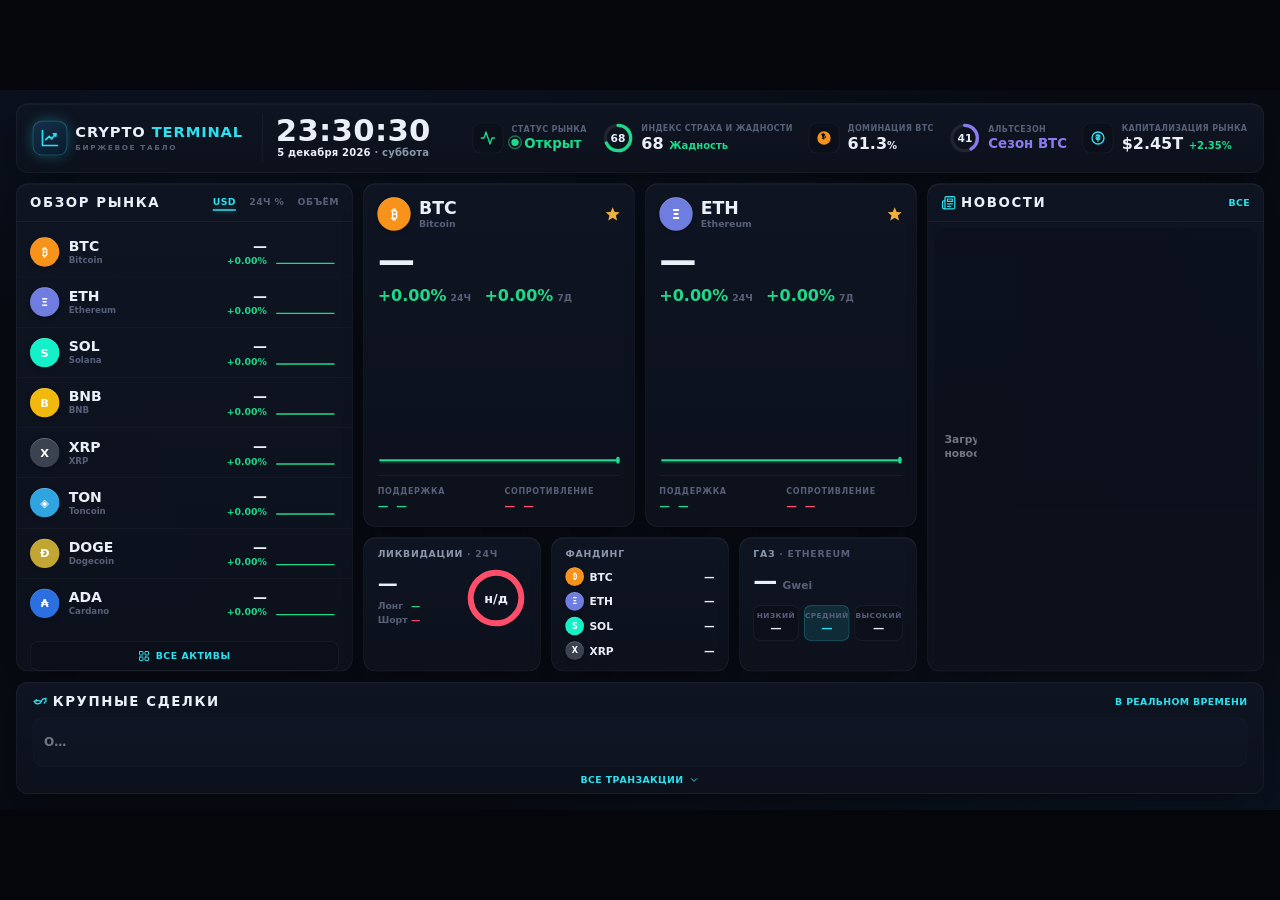
==== app/src/main/assets/web/index.html @ 9e6db817 "Add files via upload" ====
<!DOCTYPE html>
<html lang="ru">
<head>
<meta charset="UTF-8">
<meta name="viewport" content="width=device-width, initial-scale=1.0, user-scalable=no, viewport-fit=cover">
<meta name="color-scheme" content="dark">
<meta http-equiv="Cache-Control" content="no-store">
<title>Crypto TV Terminal</title>
<link rel="stylesheet" href="terminal.css">
</head>
<body>
<div id="viewport">
  <div id="stage" data-screen-label="Crypto TV Terminal">

    <!-- ============ HEADER ============ -->
    <header id="header">
      <div class="hdr-cell brand">
        <div class="brand-mark">
          <svg viewBox="0 0 24 24" fill="none" stroke="currentColor" stroke-width="2" stroke-linecap="round" stroke-linejoin="round"><path d="M3 3v18h18"/><path d="m7 14 4-4 3 3 5-6"/><path d="M19 7h-3"/><path d="M19 7v3"/></svg>
        </div>
        <div class="brand-name">
          <div class="l1">CRYPTO <b>TERMINAL</b></div>
          <div class="l2">Биржевое табло</div>
        </div>
      </div>

      <div class="hdr-divider"></div>

      <div class="hdr-cell clock">
        <div class="clock-time num"><span id="clock-hms">10:24:00</span></div>
        <div class="clock-date" id="clock-date"><b>24 мая 2025</b> · суббота</div>
      </div>

      <div class="hdr-stats">
        <div class="stat">
          <div class="stat-ic">
            <svg viewBox="0 0 24 24" fill="none" stroke="#1FD98A" stroke-width="2" stroke-linecap="round" stroke-linejoin="round"><path d="M22 12h-4l-3 9L9 3l-3 9H2"/></svg>
          </div>
          <div class="stat-body">
            <div class="stat-label">Статус рынка</div>
            <div class="market-status">
              <span class="pulse-dot" style="background:var(--up);color:var(--up)"></span>
              <span class="stat-value" style="font-size:20px;color:var(--up)">Открыт</span>
            </div>
          </div>
        </div>

        <div class="stat">
          <div class="gauge" id="fg-gauge">
            <svg width="46" height="46" viewBox="0 0 46 46">
              <circle cx="23" cy="23" r="19" fill="none" stroke="rgba(255,255,255,.08)" stroke-width="5"/>
              <circle id="fg-arc" cx="23" cy="23" r="19" fill="none" stroke="#1FD98A" stroke-width="5" stroke-linecap="round" stroke-dasharray="119.4" stroke-dashoffset="38"/>
            </svg>
            <div class="gauge-num" id="fg-num">68</div>
          </div>
          <div class="stat-body">
            <div class="stat-label">Индекс страха и жадности</div>
            <div class="stat-value"><span id="fg-val">68</span> <small style="color:var(--up)" id="fg-word">Жадность</small></div>
          </div>
        </div>

        <div class="stat">
          <div class="stat-ic">
            <svg viewBox="0 0 24 24" fill="#F7931A"><path d="M12 2a10 10 0 1 0 0 20 10 10 0 0 0 0-20Zm3.2 8.6c-.2 1.1-.9 1.5-1.9 1.6l.4 1.5-1 .3-.4-1.5-.8.2.4 1.5-1 .3-.4-1.5-1.6.4-.3-1.2.7-.2c.3-.1.4-.2.4-.5l-.9-3.5c-.1-.2-.2-.4-.5-.4l-.7.2-.3-1.1 1.6-.4-.4-1.5 1-.3.4 1.5.8-.2-.4-1.5 1-.3.4 1.5c1 0 1.9.1 2.2 1.1.2.8-.1 1.2-.6 1.5.6.2.9.6.8 1.4Zm-1.9-1.4c-.1-.6-1.1-.4-1.4-.3l.3 1.3c.4-.1 1.3-.2 1.1-1Zm.2 2.4c-.2-.7-1.3-.4-1.7-.3l.4 1.4c.4-.1 1.5-.2 1.3-1.1Z"/></svg>
          </div>
          <div class="stat-body">
            <div class="stat-label">Доминация BTC</div>
            <div class="stat-value num" id="dom-val">61.3<small>%</small></div>
          </div>
        </div>

        <div class="stat">
          <div class="gauge" id="alt-gauge">
            <svg width="46" height="46" viewBox="0 0 46 46">
              <circle cx="23" cy="23" r="19" fill="none" stroke="rgba(255,255,255,.08)" stroke-width="5"/>
              <circle id="alt-arc" cx="23" cy="23" r="19" fill="none" stroke="#8C7BF0" stroke-width="5" stroke-linecap="round" stroke-dasharray="119.4" stroke-dashoffset="70"/>
            </svg>
            <div class="gauge-num" id="alt-num">41</div>
          </div>
          <div class="stat-body">
            <div class="stat-label">Альтсезон</div>
            <div class="stat-value" style="font-size:20px;color:var(--violet)">Сезон BTC</div>
          </div>
        </div>

        <div class="stat">
          <div class="stat-ic">
            <svg viewBox="0 0 24 24" fill="none" stroke="#2BE3F0" stroke-width="2" stroke-linecap="round" stroke-linejoin="round"><circle cx="12" cy="12" r="9"/><path d="M12 7v10M9 9.5c0-1.1 1.3-2 3-2s3 .9 3 2-1.3 1.5-3 1.5-3 .4-3 1.5 1.3 2 3 2 3-.9 3-2"/></svg>
          </div>
          <div class="stat-body">
            <div class="stat-label">Капитализация рынка</div>
            <div class="stat-value num">$<span id="cap-val">2.45</span>T <small class="up" id="cap-chg">+2.35%</small></div>
          </div>
        </div>
      </div>
    </header>

    <!-- ============ MAIN ============ -->
    <div id="main">

      <!-- LEFT — watchlist -->
      <div class="col">
        <section class="panel" id="watchlist">
          <div class="panel-head">
            <div class="panel-title">Обзор рынка</div>
            <div class="wl-tabs">
              <span class="wl-tab active">USD</span>
              <span class="wl-tab">24Ч %</span>
              <span class="wl-tab">Объём</span>
            </div>
          </div>
          <div class="wl-rows" id="wl-rows"></div>
          <div class="wl-foot">
            <button class="btn-ghost">
              <svg viewBox="0 0 24 24" fill="none" stroke="currentColor" stroke-width="2" stroke-linecap="round" stroke-linejoin="round"><rect x="3" y="3" width="7" height="7" rx="1"/><rect x="14" y="3" width="7" height="7" rx="1"/><rect x="3" y="14" width="7" height="7" rx="1"/><rect x="14" y="14" width="7" height="7" rx="1"/></svg>
              Все активы
            </button>
          </div>
        </section>
      </div>

      <!-- CENTER — hero + indicators -->
      <div class="center-col">
        <div class="hero-row" id="hero-row"></div>

        <div class="ind-row">
          <!-- Liquidations -->
          <section class="panel ind">
            <div class="ind-head">
              <div class="ind-title">Ликвидации <b>· 24Ч</b></div>
            </div>
            <div class="liq-body">
              <div>
                <div class="liq-total num">$285.47M</div>
                <div class="liq-legend">
                  <div class="liq-leg"><span class="k">Лонг</span> <span class="up num">$195.21M</span></div>
                  <div class="liq-leg"><span class="k">Шорт</span> <span class="down num">$90.26M</span></div>
                </div>
              </div>
              <div class="liq-ring">
                <svg width="92" height="92" viewBox="0 0 92 92">
                  <circle cx="46" cy="46" r="38" fill="none" stroke="var(--down)" stroke-width="9"/>
                  <circle cx="46" cy="46" r="38" fill="none" stroke="var(--up)" stroke-width="9" stroke-linecap="round" stroke-dasharray="238.8" stroke-dashoffset="76.4"/>
                </svg>
                <div class="lbl num">68%</div>
              </div>
            </div>
          </section>

          <!-- Funding -->
          <section class="panel ind">
            <div class="ind-head"><div class="ind-title">Фандинг</div></div>
            <div class="fund-list" id="fund-list"></div>
          </section>

          <!-- Gas -->
          <section class="panel ind">
            <div class="ind-head"><div class="ind-title">Газ <b>· Ethereum</b></div></div>
            <div class="gas-main">
              <span class="gas-val num" id="gas-val">18</span>
              <span class="gas-unit">Gwei</span>
              <span class="gas-usd num">$0.62</span>
            </div>
            <div class="gas-tiers">
              <div class="gas-tier"><div class="gt">Низкий</div><div class="gv num">12</div></div>
              <div class="gas-tier mid"><div class="gt">Средний</div><div class="gv num" id="gas-avg">18</div></div>
              <div class="gas-tier"><div class="gt">Высокий</div><div class="gv num">26</div></div>
            </div>
          </section>
        </div>
      </div>

      <!-- RIGHT — news -->
      <div class="col">
        <section class="panel" id="news">
          <div class="panel-head">
            <div class="panel-title">
              <span class="dot-ic"><svg viewBox="0 0 24 24" fill="none" stroke="currentColor" stroke-width="2" stroke-linecap="round" stroke-linejoin="round"><path d="M4 22h16a2 2 0 0 0 2-2V4a2 2 0 0 0-2-2H8a2 2 0 0 0-2 2v16a2 2 0 0 1-2 2Zm0 0a2 2 0 0 1-2-2v-9c0-1.1.9-2 2-2h2"/><path d="M18 14h-8M15 18h-5M10 6h8v4h-8z"/></svg></span>
              Новости
            </div>
            <span class="news-link">Все</span>
          </div>
          <div class="news-list" id="news-list"></div>
        </section>
      </div>
    </div>

    <!-- ============ WHALE TICKER ============ -->
    <section class="panel" id="whale">
      <div class="whale-head">
        <div class="panel-title">
          <span class="dot-ic"><svg viewBox="0 0 24 24" fill="none" stroke="currentColor" stroke-width="2" stroke-linecap="round" stroke-linejoin="round"><path d="M2 12c2 0 3-1.5 5-1.5S14 12 14 12s-1 4-6 4a5 5 0 0 1-5-4Z"/><path d="M14 12c1-3 4-5 8-5-1 2-1 3 0 5-2 .5-3 1.5-3 3"/><path d="M6 11.5V9"/></svg></span>
          Крупные сделки
        </div>
        <span class="news-link">в реальном времени</span>
      </div>
      <div class="whale-strip" id="whale-strip"></div>
      <div class="whale-foot">
        Все транзакции
        <svg viewBox="0 0 24 24" fill="none" stroke="currentColor" stroke-width="2" stroke-linecap="round" stroke-linejoin="round"><path d="m6 9 6 6 6-6"/></svg>
      </div>
    </section>

  </div>
</div>

<script src="config.js"></script>
<script src="data.js"></script>
<script src="api.js"></script>
<script src="terminal.js"></script>
</body>
</html>
---- app/src/main/assets/web/terminal.css ----
/* =========================================================
   Crypto TV Terminal — dark theme
   Borrows Woai's Manrope type, 4pt grid & soft easing,
   re-skinned for a 2–4m TV viewing distance.
   ========================================================= */

/* --- Шрифт -------------------------------------------------------------
   Прототип использовал Manrope с Google Fonts. На телевизоре сеть может
   отсутствовать, поэтому удалённый @import убран: всё работает офлайн.
   Чтобы получить точный Manrope, положите файл шрифта в assets/web/fonts/
   (напр. Manrope-Variable.woff2) и раскомментируйте блок ниже — он подхватится
   автоматически. Без него используется системный фолбэк (Roboto на Android TV),
   который рендерит это табло чисто. См. README → «Шрифт».
   ----------------------------------------------------------------------- */
/*
@font-face {
  font-family: 'Manrope';
  font-style: normal;
  font-weight: 400 800;
  font-display: swap;
  src: url('fonts/Manrope-Variable.woff2') format('woff2');
}
*/

:root {
  /* ---- Surfaces (deep navy-black) ---- */
  --stage-bg:   #04060B;
  --bg:         #070A11;
  --panel:      #0C111C;
  --panel-2:    #0E1421;
  --card:       #121A2A;
  --inset:      #0A0F19;
  --inset-2:    #0D1421;

  /* ---- Hairlines & edges ---- */
  --line:       rgba(255,255,255,.065);
  --line-2:     rgba(255,255,255,.04);
  --top-glow:   rgba(255,255,255,.05);

  /* ---- Ink ---- */
  --ink-1:      #EAEFF8;
  --ink-2:      #8C96AC;
  --ink-3:      #586079;
  --ink-4:      #3A4255;

  /* ---- Market semantics ---- */
  --up:         #1FD98A;
  --up-2:       #14B877;
  --up-glow:    rgba(31,217,138,.55);
  --up-fill:    rgba(31,217,138,.16);
  --down:       #FF4D6A;
  --down-2:     #E03657;
  --down-glow:  rgba(255,77,106,.55);
  --down-fill:  rgba(255,77,106,.14);
  --flat:       #8C96AC;

  /* ---- Accent ---- */
  --cyan:       #2BE3F0;
  --cyan-2:     #19B9C7;
  --cyan-glow:  rgba(43,227,240,.45);
  --cyan-dim:   rgba(43,227,240,.12);
  --gold:       #F0B23B;
  --violet:     #8C7BF0;

  /* ---- Asset brand colors ---- */
  --c-btc:  #F7931A;
  --c-eth:  #6F7CE0;
  --c-sol:  #14F0C8;
  --c-bnb:  #F0B90B;
  --c-xrp:  #3B4250;
  --c-ton:  #2FA4E0;
  --c-doge: #C2A633;
  --c-ada:  #2C6FE0;
  --c-avax: #E84142;
  --c-link: #2A5ADA;
  --c-trx:  #E0322E;
  --c-dot:  #E0146C;
  --c-usdc: #2775CA;

  /* ---- Spacing (4pt grid) ---- */
  --sp-1: 2px;  --sp-2: 4px;  --sp-3: 8px;  --sp-4: 12px;
  --sp-5: 16px; --sp-6: 20px; --sp-7: 24px; --sp-8: 32px; --sp-9: 48px;

  /* ---- Radii ---- */
  --r-plate: 12px;
  --r-card:  18px;
  --r-pill:  9999px;

  /* ---- Type ---- */
  --font: 'Manrope', 'Roboto', 'Noto Sans', -apple-system, system-ui, sans-serif;

  /* ---- Motion (Woai soft spring) ---- */
  --ease: cubic-bezier(0.32, 0.72, 0, 1);
}

* { margin: 0; padding: 0; box-sizing: border-box; }

html, body {
  background: var(--stage-bg);
  font-family: var(--font);
  color: var(--ink-1);
  -webkit-font-smoothing: antialiased;
  font-feature-settings: 'tnum' 1, 'ss01' 1;
  overflow: hidden;
  height: 100%;
}

.num { font-variant-numeric: tabular-nums; font-feature-settings: 'tnum' 1; }

/* =========================================================
   Stage scaling — design 1920×1080, letterbox on black
   ========================================================= */
#viewport {
  position: fixed; inset: 0;
  background: var(--stage-bg);
  overflow: hidden;
}
#stage {
  width: 1920px; height: 1080px;
  position: absolute; left: 0; top: 0;
  transform-origin: 0 0;            /* JS sets: translate(x,y) scale(s) — точное вписывание */
  background:
    radial-gradient(120% 80% at 20% -10%, #0B1322 0%, transparent 55%),
    radial-gradient(120% 90% at 95% 110%, #0A1320 0%, transparent 50%),
    var(--bg);
  display: grid;
  grid-template-rows: 104px 1fr 168px;
  gap: var(--sp-5);
  padding: var(--sp-6) var(--sp-7) var(--sp-7);
  overflow: hidden;
}

/* =========================================================
   Panel base
   ========================================================= */
.panel {
  background:
    linear-gradient(180deg, var(--panel-2) 0%, var(--panel) 100%);
  border: 1px solid var(--line);
  border-radius: var(--r-card);
  box-shadow:
    inset 0 1px 0 var(--top-glow),
    0 18px 40px -28px rgba(0,0,0,.9);
  position: relative;
}
.panel-head {
  display: flex; align-items: center; justify-content: space-between;
  padding: var(--sp-5) var(--sp-6);
  border-bottom: 1px solid var(--line);
}
.panel-title {
  font-size: 20px; font-weight: 800; letter-spacing: .12em;
  text-transform: uppercase; color: var(--ink-1);
  display: flex; align-items: center; gap: var(--sp-3);
}
.panel-title .dot-ic { color: var(--cyan); display: flex; }
.panel-title .dot-ic svg { width: 22px; height: 22px; }

/* =========================================================
   HEADER BAR
   ========================================================= */
#header {
  display: flex; align-items: stretch; gap: var(--sp-6);
  background:
    linear-gradient(180deg, var(--panel-2) 0%, var(--panel) 100%);
  border: 1px solid var(--line);
  border-radius: var(--r-card);
  box-shadow: inset 0 1px 0 var(--top-glow), 0 18px 40px -30px rgba(0,0,0,.9);
  padding: 0 var(--sp-7);
}
.hdr-cell { display: flex; align-items: center; }
.hdr-divider { width: 1px; background: var(--line); margin: var(--sp-5) 0; }

/* Brand */
.brand { display: flex; align-items: center; gap: var(--sp-4); padding-right: var(--sp-3); }
.brand-mark {
  width: 52px; height: 52px; border-radius: 14px;
  background: linear-gradient(150deg, #14304a, #0a1a2c);
  border: 1px solid rgba(43,227,240,.4);
  display: flex; align-items: center; justify-content: center;
  box-shadow: 0 0 24px -4px var(--cyan-glow), inset 0 1px 0 rgba(255,255,255,.1);
}
.brand-mark svg { width: 30px; height: 30px; color: var(--cyan); }
.brand-name { line-height: 1; white-space: nowrap; }
.brand-name .l1 { font-size: 22px; font-weight: 800; letter-spacing: .06em; white-space: nowrap; }
.brand-name .l1 b { color: var(--cyan); font-weight: 800; }
.brand-name .l2 {
  font-size: 11px; font-weight: 700; letter-spacing: .22em;
  color: var(--ink-3); margin-top: 6px; text-transform: uppercase; white-space: nowrap;
}

/* Clock */
.clock { display: flex; flex-direction: column; justify-content: center; gap: 3px; }
.clock-time {
  font-size: 46px; font-weight: 800; line-height: .9; letter-spacing: .01em;
  display: flex; align-items: baseline; gap: 8px;
}
.clock-time .sec { font-size: 22px; font-weight: 700; color: var(--cyan); }
.clock-date { font-size: 15px; font-weight: 600; color: var(--ink-2); letter-spacing: .02em; }
.clock-date b { color: var(--ink-1); font-weight: 700; }

/* Stat cells */
.hdr-stats { display: flex; align-items: center; gap: var(--sp-7); margin-left: auto; }
.stat { display: flex; align-items: center; gap: var(--sp-4); }
.stat-ic {
  width: 46px; height: 46px; border-radius: 12px; flex: none;
  display: flex; align-items: center; justify-content: center;
  background: var(--inset); border: 1px solid var(--line);
}
.stat-ic svg { width: 24px; height: 24px; }
.stat-body { line-height: 1.1; }
.stat-label {
  font-size: 12px; font-weight: 700; letter-spacing: .04em;
  color: var(--ink-3); text-transform: uppercase; white-space: nowrap;
}
.stat-value { font-size: 24px; font-weight: 800; margin-top: 3px; white-space: nowrap; }
.stat-value small { font-size: 15px; font-weight: 700; }
.stat-sub { font-size: 13px; font-weight: 700; }

/* Mood gauge ring */
.gauge { position: relative; width: 46px; height: 46px; flex: none; }
.gauge svg { transform: rotate(-90deg); }
.gauge-num {
  position: absolute; inset: 0; display: flex; align-items: center; justify-content: center;
  font-size: 16px; font-weight: 800;
}

.market-status { display: flex; align-items: center; gap: var(--sp-3); }
.pulse-dot { width: 11px; height: 11px; border-radius: 50%; flex: none; position: relative; }
.pulse-dot::after {
  content: ''; position: absolute; inset: -5px; border-radius: 50%;
  border: 2px solid currentColor; opacity: .5;
  animation: ring 2.4s var(--ease) infinite;
}
@keyframes ring { 0%{transform:scale(.6);opacity:.6} 100%{transform:scale(1.7);opacity:0} }

/* =========================================================
   MAIN GRID
   ========================================================= */
#main {
  display: grid;
  grid-template-columns: 27% 1fr 27%;
  gap: var(--sp-5);
  min-height: 0;
}
.col { display: flex; flex-direction: column; min-height: 0; min-width: 0; }
.center-col { display: grid; grid-template-rows: 1fr auto; gap: var(--sp-5); min-height: 0; }

/* =========================================================
   WATCHLIST (left)
   ========================================================= */
#watchlist { flex: 1; display: flex; flex-direction: column; min-height: 0; }
.wl-tabs { display: flex; gap: var(--sp-6); }
.wl-tab {
  font-size: 14px; font-weight: 700; letter-spacing: .04em; color: var(--ink-3);
  text-transform: uppercase; position: relative; padding-bottom: 4px; cursor: default;
}
.wl-tab.active { color: var(--cyan); }
.wl-tab.active::after {
  content: ''; position: absolute; left: 0; right: 0; bottom: -2px; height: 2px;
  background: var(--cyan); border-radius: 2px; box-shadow: 0 0 10px var(--cyan-glow);
}
.wl-rows { flex: 1; display: flex; flex-direction: column; padding: var(--sp-3) 0; min-height: 0; }
.wl-row {
  display: grid;
  grid-template-columns: 46px 1fr auto 96px;
  align-items: center; gap: var(--sp-4);
  padding: 0 var(--sp-6);
  flex: 1; min-height: 0;
  border-bottom: 1px solid var(--line-2);
  position: relative; overflow: hidden;
  transition: background var(--ease) .4s;
}
.wl-row:last-child { border-bottom: 0; }
.wl-row::before {
  content: ''; position: absolute; left: 0; top: 0; bottom: 0; width: 3px;
  background: currentColor; opacity: 0; transition: opacity .3s var(--ease);
}
.wl-row.flash-up { background: var(--up-fill); color: var(--up); }
.wl-row.flash-down { background: var(--down-fill); color: var(--down); }
.wl-row.flash-up::before, .wl-row.flash-down::before { opacity: 1; }

.coin-ic {
  width: 44px; height: 44px; border-radius: 50%; flex: none;
  display: flex; align-items: center; justify-content: center;
  font-weight: 800; font-size: 17px; color: #fff;
  box-shadow: inset 0 1px 0 rgba(255,255,255,.25), 0 2px 8px -2px rgba(0,0,0,.6);
}
.coin-ic.small { width: 38px; height: 38px; font-size: 15px; }
.wl-name { line-height: 1.15; min-width: 0; }
.wl-name .tk { font-size: 21px; font-weight: 800; }
.wl-name .nm { font-size: 13px; font-weight: 600; color: var(--ink-3); margin-top: 2px;
  white-space: nowrap; overflow: hidden; text-overflow: ellipsis; }
.wl-price { text-align: right; line-height: 1.15; }
.wl-price .p { font-size: 21px; font-weight: 800; }
.wl-price .chg { font-size: 14px; font-weight: 700; margin-top: 2px; }
.spark { width: 92px; height: 40px; }

.up { color: var(--up); }
.down { color: var(--down); }

.wl-foot { padding: var(--sp-4) var(--sp-6) 0; }
.btn-ghost {
  width: 100%; display: flex; align-items: center; justify-content: center; gap: var(--sp-3);
  padding: var(--sp-4); border-radius: 12px;
  border: 1px solid var(--line); background: var(--inset);
  color: var(--cyan); font-size: 14px; font-weight: 700; letter-spacing: .06em;
  text-transform: uppercase; font-family: var(--font);
}
.btn-ghost svg { width: 18px; height: 18px; }

/* =========================================================
   HERO CARDS (center top)
   ========================================================= */
.hero-row { display: grid; grid-template-columns: 1fr 1fr; gap: var(--sp-5); min-height: 0; }
.hero {
  display: flex; flex-direction: column;
  padding: var(--sp-6);
  position: relative; overflow: hidden;
}
.hero::after {
  content: ''; position: absolute; inset: 0; border-radius: var(--r-card);
  pointer-events: none; box-shadow: inset 0 0 0 1.5px transparent;
  transition: box-shadow .5s var(--ease);
}
.hero.flash-up::after { box-shadow: inset 0 0 0 1.5px var(--up), inset 0 0 40px -10px var(--up-glow); }
.hero.flash-down::after { box-shadow: inset 0 0 0 1.5px var(--down), inset 0 0 40px -10px var(--down-glow); }
.hero-top { display: flex; align-items: center; gap: var(--sp-4); }
.hero-top .coin-ic { width: 50px; height: 50px; font-size: 20px; }
.hero-id { line-height: 1.1; }
.hero-id .tk { font-size: 26px; font-weight: 800; }
.hero-id .nm { font-size: 14px; font-weight: 600; color: var(--ink-3); margin-top: 2px; }
.hero-star { margin-left: auto; color: var(--gold); display: flex; }
.hero-star svg { width: 24px; height: 24px; }
.hero-price { font-size: 56px; font-weight: 800; line-height: 1; margin-top: var(--sp-5); letter-spacing: -.01em; }
.hero-chg { display: flex; align-items: baseline; gap: var(--sp-6); margin-top: var(--sp-4); }
.hero-chg .grp { display: flex; align-items: baseline; gap: 6px; }
.hero-chg .v { font-size: 24px; font-weight: 800; }
.hero-chg .t { font-size: 14px; font-weight: 700; color: var(--ink-3); }
.hero-chart { flex: 1; margin: var(--sp-5) 0; min-height: 0; position: relative; }
.hero-chart svg { width: 100%; height: 100%; display: block; }
.hero-levels { display: grid; grid-template-columns: 1fr 1fr; gap: var(--sp-5); padding-top: var(--sp-5); border-top: 1px solid var(--line); }
.lvl-label { font-size: 12px; font-weight: 700; letter-spacing: .08em; color: var(--ink-3); text-transform: uppercase; }
.lvl-vals { display: flex; gap: var(--sp-4); margin-top: 6px; }
.lvl-vals span { font-size: 16px; font-weight: 800; white-space: nowrap; }

/* =========================================================
   INDICATORS (center bottom)
   ========================================================= */
.ind-row { display: grid; grid-template-columns: 1fr 1fr 1fr; gap: var(--sp-5); }
.ind { padding: var(--sp-5) var(--sp-6); display: flex; flex-direction: column; }
.ind-head { display: flex; align-items: center; justify-content: space-between; }
.ind-title { font-size: 14px; font-weight: 800; letter-spacing: .08em; text-transform: uppercase; color: var(--ink-2); }
.ind-title b { color: var(--ink-3); font-weight: 700; }

/* liquidations */
.liq-body { display: flex; align-items: center; gap: var(--sp-5); margin-top: var(--sp-4); }
.liq-total { font-size: 30px; font-weight: 800; }
.liq-legend { display: flex; flex-direction: column; gap: 6px; margin-top: 8px; }
.liq-leg { display: flex; align-items: center; gap: var(--sp-3); font-size: 14px; font-weight: 700; }
.liq-leg .k { color: var(--ink-3); width: 42px; }
.liq-ring { margin-left: auto; position: relative; width: 92px; height: 92px; flex: none; }
.liq-ring svg { transform: rotate(-90deg); }
.liq-ring .lbl { position: absolute; inset: 0; display: flex; align-items: center; justify-content: center; font-size: 19px; font-weight: 800; }

/* funding */
.fund-list { margin-top: var(--sp-4); display: flex; flex-direction: column; gap: 9px; }
.fund-row { display: flex; align-items: center; gap: var(--sp-3); font-size: 16px; font-weight: 700; }
.fund-row .coin-ic { width: 28px; height: 28px; font-size: 12px; }
.fund-row .fk { flex: 1; }
.fund-row .fv { font-weight: 800; }

/* gas */
.gas-main { display: flex; align-items: baseline; gap: var(--sp-3); margin-top: var(--sp-4); }
.gas-val { font-size: 36px; font-weight: 800; }
.gas-unit { font-size: 16px; font-weight: 700; color: var(--ink-3); }
.gas-usd { margin-left: auto; font-size: 18px; font-weight: 700; color: var(--ink-2); }
.gas-tiers { display: grid; grid-template-columns: 1fr 1fr 1fr; gap: var(--sp-3); margin-top: var(--sp-5); }
.gas-tier { text-align: center; padding: var(--sp-3) 0; border-radius: 10px; background: var(--inset); border: 1px solid var(--line); }
.gas-tier.mid { border-color: rgba(43,227,240,.3); background: var(--cyan-dim); }
.gas-tier .gt { font-size: 11px; font-weight: 700; letter-spacing: .06em; text-transform: uppercase; color: var(--ink-3); }
.gas-tier .gv { font-size: 17px; font-weight: 800; margin-top: 2px; }
.gas-tier.mid .gv { color: var(--cyan); }

/* =========================================================
   NEWS (right)
   ========================================================= */
#news { flex: 1; display: flex; flex-direction: column; min-height: 0; }
.news-link { font-size: 14px; font-weight: 700; color: var(--cyan); letter-spacing: .04em; text-transform: uppercase; }
.news-list { flex: 1; display: flex; flex-direction: column; padding: var(--sp-3); gap: var(--sp-3); min-height: 0; overflow: hidden; }
.news-item {
  flex: 1; min-height: 0;
  display: grid; grid-template-columns: 48px 1fr; gap: var(--sp-4);
  align-items: center;
  padding: var(--sp-4) var(--sp-5);
  border-radius: 14px; background: var(--inset); border: 1px solid var(--line-2);
  position: relative; overflow: hidden;
  transition: background .5s var(--ease), border-color .5s var(--ease);
}
.news-item.is-new { border-color: rgba(43,227,240,.5); background: var(--cyan-dim); }
.news-item.is-new::before {
  content: ''; position: absolute; inset: 0; border-radius: 14px;
  box-shadow: inset 0 0 30px -8px var(--cyan-glow);
  animation: newsGlow 2.4s var(--ease) infinite;
}
@keyframes newsGlow { 0%,100%{opacity:.35} 50%{opacity:.9} }
.news-av {
  width: 48px; height: 48px; border-radius: 12px; flex: none;
  display: flex; align-items: center; justify-content: center;
  background: var(--inset-2); border: 1px solid var(--line);
  font-weight: 800; font-size: 18px;
}
.news-body { min-width: 0; }
.news-meta { display: flex; align-items: center; gap: var(--sp-3); margin-bottom: 5px; flex-wrap: nowrap; min-width: 0; }
.news-src { font-size: 15px; font-weight: 800; white-space: nowrap; }
.news-verify { color: var(--cyan); display: flex; }
.news-verify svg { width: 15px; height: 15px; }
.news-time { font-size: 13px; font-weight: 700; color: var(--ink-3); margin-left: auto; white-space: nowrap; }
.news-title { font-size: 16px; font-weight: 600; line-height: 1.3; color: var(--ink-1);
  display: -webkit-box; -webkit-line-clamp: 2; -webkit-box-orient: vertical; overflow: hidden; }
.news-tag {
  display: inline-flex; margin-top: 7px; padding: 3px 10px; border-radius: var(--r-pill);
  font-size: 11px; font-weight: 800; letter-spacing: .06em; text-transform: uppercase;
}
.tag-market { background: rgba(43,227,240,.14); color: var(--cyan); }
.tag-defi { background: rgba(140,123,240,.16); color: var(--violet); }
.tag-exchange { background: rgba(31,217,138,.14); color: var(--up); }
.tag-nft { background: rgba(224,20,108,.16); color: #F06CA0; }
.tag-btc { background: rgba(247,147,26,.16); color: var(--c-btc); }

/* =========================================================
   WHALE TICKER (bottom)
   ========================================================= */
#whale { display: flex; flex-direction: column; padding: var(--sp-5) 0 var(--sp-4); }
.whale-head { display: flex; align-items: center; justify-content: space-between; padding: 0 var(--sp-7) var(--sp-4); }
.whale-strip { flex: 1; display: flex; gap: var(--sp-5); padding: 0 var(--sp-7); overflow: hidden; align-items: stretch; }
.tx-card {
  flex: 1 1 0; min-width: 0;
  display: grid; grid-template-columns: 44px auto 1fr; gap: var(--sp-4); align-items: center;
  padding: var(--sp-4) var(--sp-5);
  border-radius: 14px; background: var(--card); border: 1px solid var(--line);
  position: relative; overflow: hidden;
  transition: margin-left .85s var(--ease);
}
.tx-card.entering { animation: txEnter .85s var(--ease) both; }
@keyframes txEnter { from { opacity: 0; transform: translateX(-24px) scale(.96); } to { opacity: 1; transform: none; } }
.tx-dir {
  width: 44px; height: 44px; border-radius: 50%; flex: none;
  display: flex; align-items: center; justify-content: center;
}
.tx-dir svg { width: 22px; height: 22px; color: #fff; }
.tx-dir.in { background: linear-gradient(150deg, var(--up), var(--up-2)); box-shadow: 0 0 20px -6px var(--up-glow); }
.tx-dir.out { background: linear-gradient(150deg, var(--down), var(--down-2)); box-shadow: 0 0 20px -6px var(--down-glow); }
.tx-coin { display: flex; align-items: center; gap: var(--sp-3); }
.tx-coin .coin-ic { width: 34px; height: 34px; font-size: 13px; }
.tx-coin .tk { font-size: 19px; font-weight: 800; }
.tx-body { min-width: 0; line-height: 1.2; }
.tx-amt { font-size: 18px; font-weight: 800; white-space: nowrap; overflow: hidden; text-overflow: ellipsis; }
.tx-sub { display: flex; align-items: center; gap: var(--sp-3); margin-top: 3px; }
.tx-usd { font-size: 14px; font-weight: 800; color: var(--ink-1); }
.tx-addr { font-size: 12px; font-weight: 600; color: var(--ink-3); font-variant-numeric: tabular-nums;
  white-space: nowrap; overflow: hidden; text-overflow: ellipsis; }
.tx-time { font-size: 12px; font-weight: 700; color: var(--ink-4); white-space: nowrap; }

.whale-foot { display: flex; align-items: center; justify-content: center; gap: var(--sp-3);
  padding-top: var(--sp-4); font-size: 14px; font-weight: 700; color: var(--cyan);
  letter-spacing: .04em; text-transform: uppercase; }
.whale-foot svg { width: 16px; height: 16px; }
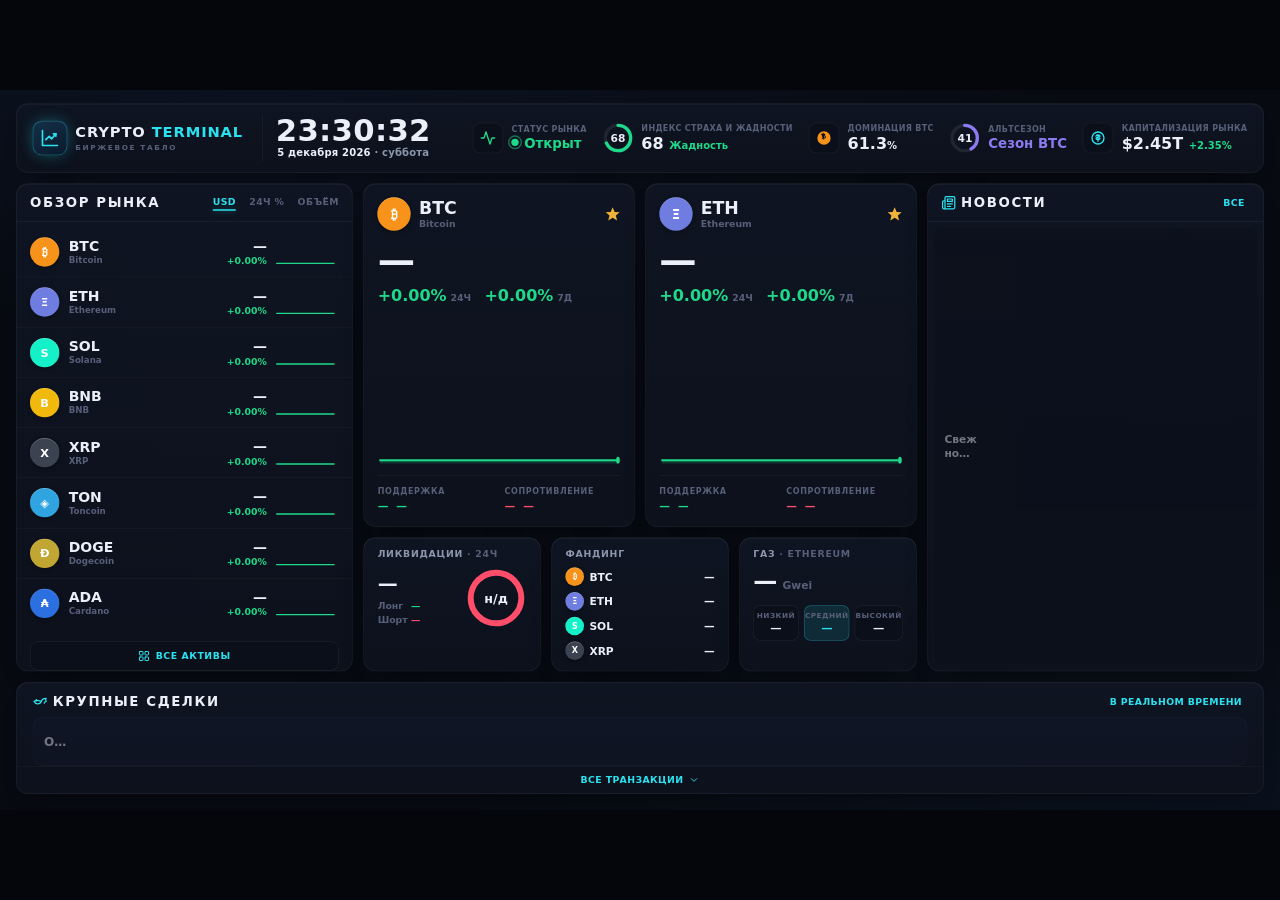
==== commit 1d06813c: "feat: Coinalyze liquidations, fix market tabs and overlay panels - Liquidations from Coinalyze API (" ====
--- a/app/src/main/assets/web/index.html
+++ b/app/src/main/assets/web/index.html
@@ -103,15 +103,15 @@
         <section class="panel" id="watchlist">
           <div class="panel-head">
             <div class="panel-title">Обзор рынка</div>
-            <div class="wl-tabs">
-              <span class="wl-tab active">USD</span>
-              <span class="wl-tab">24Ч %</span>
-              <span class="wl-tab">Объём</span>
+            <div class="wl-tabs" id="wl-tabs">
+              <button type="button" class="wl-tab active selector" data-wl-mode="usd">USD</button>
+              <button type="button" class="wl-tab selector" data-wl-mode="pct">24Ч %</button>
+              <button type="button" class="wl-tab selector" data-wl-mode="vol">Объём</button>
             </div>
           </div>
           <div class="wl-rows" id="wl-rows"></div>
           <div class="wl-foot">
-            <button class="btn-ghost">
+            <button type="button" class="btn-ghost selector" id="wl-all-btn">
               <svg viewBox="0 0 24 24" fill="none" stroke="currentColor" stroke-width="2" stroke-linecap="round" stroke-linejoin="round"><rect x="3" y="3" width="7" height="7" rx="1"/><rect x="14" y="3" width="7" height="7" rx="1"/><rect x="3" y="14" width="7" height="7" rx="1"/><rect x="14" y="14" width="7" height="7" rx="1"/></svg>
               Все активы
             </button>
@@ -131,10 +131,10 @@
             </div>
             <div class="liq-body">
               <div>
-                <div class="liq-total num">$285.47M</div>
+                <div class="liq-total num">—</div>
                 <div class="liq-legend">
-                  <div class="liq-leg"><span class="k">Лонг</span> <span class="up num">$195.21M</span></div>
-                  <div class="liq-leg"><span class="k">Шорт</span> <span class="down num">$90.26M</span></div>
+                  <div class="liq-leg"><span class="k">Лонг</span> <span class="up num">—</span></div>
+                  <div class="liq-leg"><span class="k">Шорт</span> <span class="down num">—</span></div>
                 </div>
               </div>
               <div class="liq-ring">
@@ -142,7 +142,7 @@
                   <circle cx="46" cy="46" r="38" fill="none" stroke="var(--down)" stroke-width="9"/>
                   <circle cx="46" cy="46" r="38" fill="none" stroke="var(--up)" stroke-width="9" stroke-linecap="round" stroke-dasharray="238.8" stroke-dashoffset="76.4"/>
                 </svg>
-                <div class="lbl num">68%</div>
+                <div class="lbl num">н/д</div>
               </div>
             </div>
           </section>
@@ -178,7 +178,7 @@
               <span class="dot-ic"><svg viewBox="0 0 24 24" fill="none" stroke="currentColor" stroke-width="2" stroke-linecap="round" stroke-linejoin="round"><path d="M4 22h16a2 2 0 0 0 2-2V4a2 2 0 0 0-2-2H8a2 2 0 0 0-2 2v16a2 2 0 0 1-2 2Zm0 0a2 2 0 0 1-2-2v-9c0-1.1.9-2 2-2h2"/><path d="M18 14h-8M15 18h-5M10 6h8v4h-8z"/></svg></span>
               Новости
             </div>
-            <span class="news-link">Все</span>
+            <button type="button" class="news-link selector" id="news-all-btn">Все</button>
           </div>
           <div class="news-list" id="news-list"></div>
         </section>
@@ -195,12 +195,27 @@
         <span class="news-link">в реальном времени</span>
       </div>
       <div class="whale-strip" id="whale-strip"></div>
-      <div class="whale-foot">
+      <button type="button" class="whale-foot selector" id="whale-all-btn">
         Все транзакции
         <svg viewBox="0 0 24 24" fill="none" stroke="currentColor" stroke-width="2" stroke-linecap="round" stroke-linejoin="round"><path d="m6 9 6 6 6-6"/></svg>
-      </div>
+      </button>
     </section>
 
+  </div>
+</div>
+
+<div id="ctv-overlay" class="ctv-overlay hidden" aria-hidden="true">
+  <div class="ctv-overlay__panel panel">
+    <div class="ctv-overlay__head">
+      <div class="ctv-overlay__title" id="ctv-overlay-title"></div>
+      <button type="button" class="btn-ghost selector ctv-overlay__back" id="ctv-overlay-back">← Назад в терминал</button>
+    </div>
+    <div class="ctv-overlay__body" id="ctv-overlay-body"></div>
+    <div class="ctv-overlay__nav hidden" id="ctv-overlay-nav">
+      <button type="button" class="btn-ghost selector" id="ctv-overlay-prev">← Назад</button>
+      <span class="ctv-overlay__page num" id="ctv-overlay-page"></span>
+      <button type="button" class="btn-ghost selector" id="ctv-overlay-next">Вперёд →</button>
+    </div>
   </div>
 </div>
 
--- a/app/src/main/assets/web/terminal.css
+++ b/app/src/main/assets/web/terminal.css
@@ -253,8 +253,10 @@
 .wl-tabs { display: flex; gap: var(--sp-6); }
 .wl-tab {
   font-size: 14px; font-weight: 700; letter-spacing: .04em; color: var(--ink-3);
-  text-transform: uppercase; position: relative; padding-bottom: 4px; cursor: default;
-}
+  text-transform: uppercase; position: relative; padding: 0 0 4px; cursor: pointer;
+  background: none; border: none; font-family: var(--font);
+}
+.wl-tab.focus { color: var(--cyan); }
 .wl-tab.active { color: var(--cyan); }
 .wl-tab.active::after {
   content: ''; position: absolute; left: 0; right: 0; bottom: -2px; height: 2px;
@@ -306,7 +308,9 @@
   border: 1px solid var(--line); background: var(--inset);
   color: var(--cyan); font-size: 14px; font-weight: 700; letter-spacing: .06em;
   text-transform: uppercase; font-family: var(--font);
-}
+  cursor: pointer;
+}
+.btn-ghost.focus { border-color: var(--cyan); box-shadow: 0 0 0 2px var(--cyan-dim); background: var(--cyan-dim); }
 .btn-ghost svg { width: 18px; height: 18px; }
 
 /* =========================================================
@@ -386,7 +390,11 @@
    NEWS (right)
    ========================================================= */
 #news { flex: 1; display: flex; flex-direction: column; min-height: 0; }
-.news-link { font-size: 14px; font-weight: 700; color: var(--cyan); letter-spacing: .04em; text-transform: uppercase; }
+.news-link {
+  font-size: 14px; font-weight: 700; color: var(--cyan); letter-spacing: .04em; text-transform: uppercase;
+  background: none; border: none; padding: 4px 8px; border-radius: 8px; font-family: var(--font); cursor: pointer;
+}
+.news-link.focus { background: var(--cyan-dim); box-shadow: 0 0 0 1px rgba(43,227,240,.35); }
 .news-list { flex: 1; display: flex; flex-direction: column; padding: var(--sp-3); gap: var(--sp-3); min-height: 0; overflow: hidden; }
 .news-item {
   flex: 1; min-height: 0;
@@ -462,7 +470,57 @@
   white-space: nowrap; overflow: hidden; text-overflow: ellipsis; }
 .tx-time { font-size: 12px; font-weight: 700; color: var(--ink-4); white-space: nowrap; }
 
-.whale-foot { display: flex; align-items: center; justify-content: center; gap: var(--sp-3);
-  padding-top: var(--sp-4); font-size: 14px; font-weight: 700; color: var(--cyan);
-  letter-spacing: .04em; text-transform: uppercase; }
+.whale-foot {
+  display: flex; align-items: center; justify-content: center; gap: var(--sp-3);
+  width: 100%; padding: var(--sp-4) var(--sp-7) 0; margin: 0;
+  font-size: 14px; font-weight: 700; color: var(--cyan);
+  letter-spacing: .04em; text-transform: uppercase;
+  background: none; border: none; border-top: 1px solid var(--line-2);
+  font-family: var(--font); cursor: pointer;
+}
+.whale-foot.focus { color: #fff; background: var(--cyan-dim); }
 .whale-foot svg { width: 16px; height: 16px; }
+
+/* overlay panels */
+.ctv-overlay {
+  position: fixed; inset: 0; z-index: 1000;
+  background: rgba(6, 10, 18, .92);
+  display: flex; align-items: center; justify-content: center;
+  padding: var(--sp-6);
+}
+.ctv-overlay.hidden { display: none; }
+.ctv-overlay__panel {
+  width: min(1680px, 96vw); max-height: 92vh;
+  display: flex; flex-direction: column;
+  padding: var(--sp-6) var(--sp-7);
+}
+.ctv-overlay__head {
+  display: flex; align-items: center; justify-content: space-between;
+  gap: var(--sp-5); margin-bottom: var(--sp-5);
+  padding-bottom: var(--sp-4); border-bottom: 1px solid var(--line);
+}
+.ctv-overlay__title { font-size: 22px; font-weight: 800; letter-spacing: .04em; text-transform: uppercase; }
+.ctv-overlay__back { width: auto; min-width: 280px; flex: none; }
+.ctv-overlay__body {
+  flex: 1; min-height: 0; overflow-y: auto;
+  display: flex; flex-direction: column; gap: var(--sp-3);
+  padding-right: var(--sp-2);
+}
+.ctv-overlay__nav {
+  display: flex; align-items: center; justify-content: center;
+  gap: var(--sp-6); margin-top: var(--sp-5); padding-top: var(--sp-4);
+  border-top: 1px solid var(--line);
+}
+.ctv-overlay__nav.hidden { display: none; }
+.ctv-overlay__nav .btn-ghost { width: auto; min-width: 200px; flex: none; }
+.ctv-overlay__page { font-size: 16px; font-weight: 800; color: var(--ink-2); min-width: 120px; text-align: center; }
+
+.ov-wl-row, .ov-tx-row, .ov-news-row {
+  display: grid; align-items: center; gap: var(--sp-4);
+  padding: var(--sp-4) var(--sp-5);
+  border-radius: 14px; background: var(--inset); border: 1px solid var(--line-2);
+}
+.ov-wl-row { grid-template-columns: 46px 1fr auto auto; }
+.ov-tx-row { grid-template-columns: 44px 100px 1fr auto; }
+.ov-news-row { grid-template-columns: 48px 1fr; }
+.ov-news-row .news-title { -webkit-line-clamp: 3; }
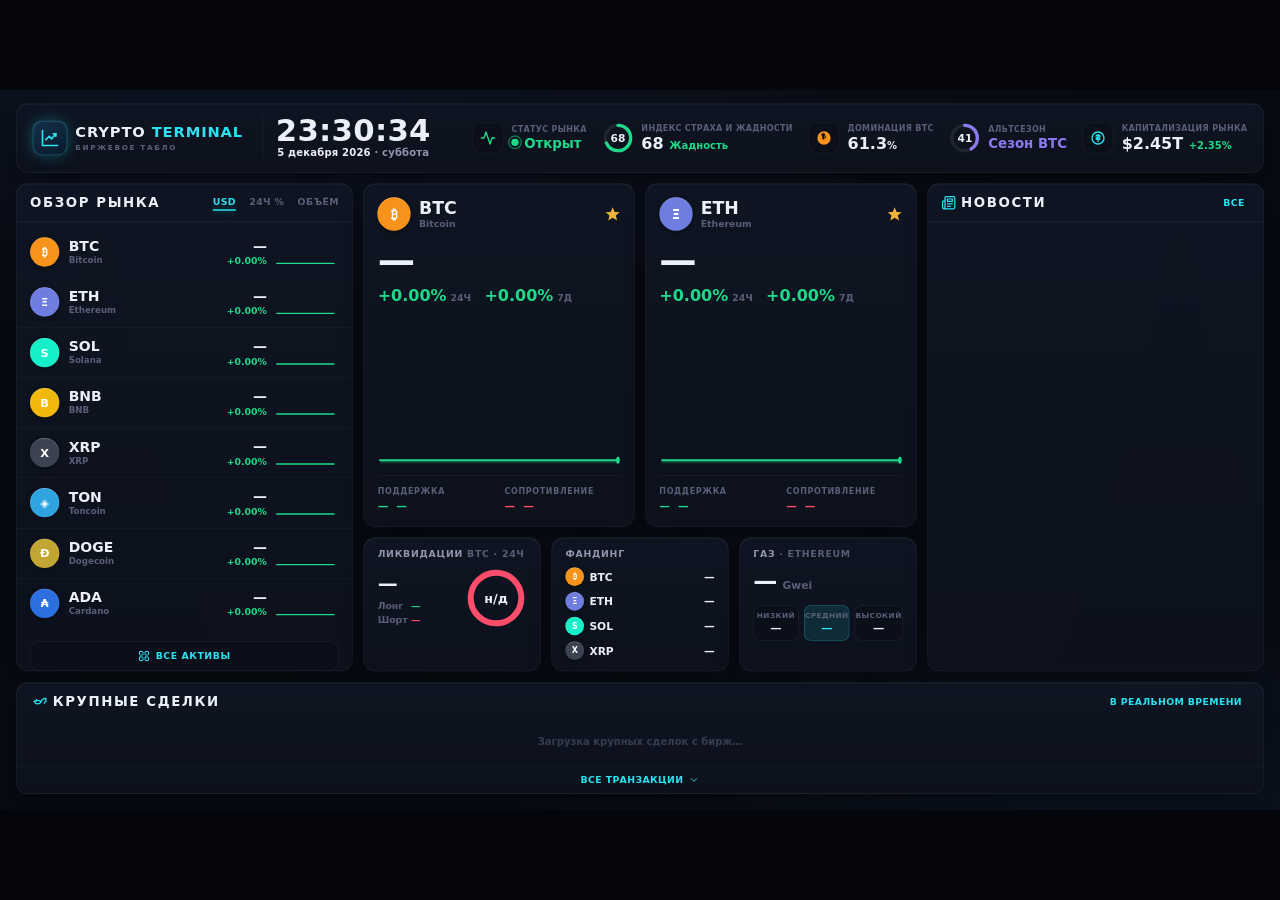
==== commit 5a0387a8: "fix: liquidations widget shows per-asset label (BTC/ETH/TON/SOL rotation) Co-authored-by: Cursor <cu" ====
--- a/app/src/main/assets/web/index.html
+++ b/app/src/main/assets/web/index.html
@@ -127,7 +127,7 @@
           <!-- Liquidations -->
           <section class="panel ind">
             <div class="ind-head">
-              <div class="ind-title">Ликвидации <b>· 24Ч</b></div>
+              <div class="ind-title">Ликвидации <b id="liq-asset-label">BTC</b> <b>· 24Ч</b></div>
             </div>
             <div class="liq-body">
               <div>
--- a/app/src/main/assets/web/terminal.css
+++ b/app/src/main/assets/web/terminal.css
@@ -396,6 +396,7 @@
 }
 .news-link.focus { background: var(--cyan-dim); box-shadow: 0 0 0 1px rgba(43,227,240,.35); }
 .news-list { flex: 1; display: flex; flex-direction: column; padding: var(--sp-3); gap: var(--sp-3); min-height: 0; overflow: hidden; }
+.news-list:empty { min-height: 0; }
 .news-item {
   flex: 1; min-height: 0;
   display: grid; grid-template-columns: 48px 1fr; gap: var(--sp-4);
@@ -441,7 +442,11 @@
    ========================================================= */
 #whale { display: flex; flex-direction: column; padding: var(--sp-5) 0 var(--sp-4); }
 .whale-head { display: flex; align-items: center; justify-content: space-between; padding: 0 var(--sp-7) var(--sp-4); }
-.whale-strip { flex: 1; display: flex; gap: var(--sp-5); padding: 0 var(--sp-7); overflow: hidden; align-items: stretch; }
+.whale-strip { flex: 1; display: flex; gap: var(--sp-5); padding: 0 var(--sp-7); overflow: hidden; align-items: stretch; min-height: 72px; }
+.whale-empty {
+  flex: 1; display: flex; align-items: center; justify-content: center;
+  padding: var(--sp-5); font-size: 15px; font-weight: 600; color: var(--ink-3); opacity: 0.55;
+}
 .tx-card {
   flex: 1 1 0; min-width: 0;
   display: grid; grid-template-columns: 44px auto 1fr; gap: var(--sp-4); align-items: center;
@@ -515,12 +520,27 @@
 .ctv-overlay__nav .btn-ghost { width: auto; min-width: 200px; flex: none; }
 .ctv-overlay__page { font-size: 16px; font-weight: 800; color: var(--ink-2); min-width: 120px; text-align: center; }
 
-.ov-wl-row, .ov-tx-row, .ov-news-row {
+.ov-wl-row, .ov-tx-row {
   display: grid; align-items: center; gap: var(--sp-4);
   padding: var(--sp-4) var(--sp-5);
   border-radius: 14px; background: var(--inset); border: 1px solid var(--line-2);
 }
 .ov-wl-row { grid-template-columns: 46px 1fr auto auto; }
 .ov-tx-row { grid-template-columns: 44px 100px 1fr auto; }
-.ov-news-row { grid-template-columns: 48px 1fr; }
-.ov-news-row .news-title { -webkit-line-clamp: 3; }
+
+/* Новости в оверлее: без вложенного grid (иначе карточка сжимается в 48px) */
+.ctv-overlay__body .news-item {
+  flex: none;
+  min-height: auto;
+  width: 100%;
+}
+.ctv-overlay__body .news-title {
+  font-size: 18px;
+  line-height: 1.35;
+  -webkit-line-clamp: 4;
+}
+.ctv-overlay__body .news-av {
+  width: 52px;
+  height: 52px;
+  font-size: 20px;
+}
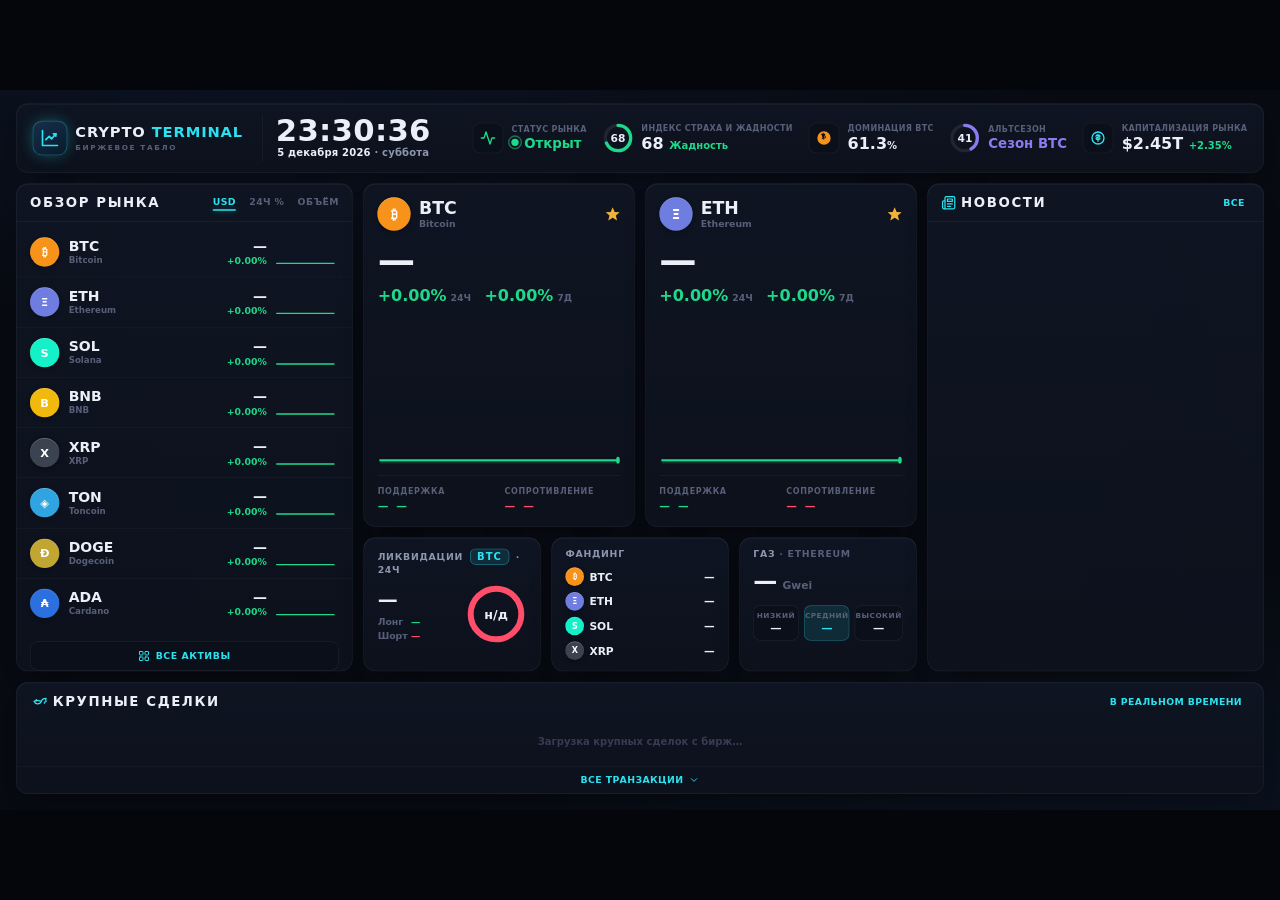
==== commit 3dc0bb80: "fix: prominent cyan asset badge on liquidations widget (web v10) Co-authored-by: Cursor <cursoragent" ====
--- a/app/src/main/assets/web/index.html
+++ b/app/src/main/assets/web/index.html
@@ -10,7 +10,7 @@
 </head>
 <body>
 <div id="viewport">
-  <div id="stage" data-screen-label="Crypto TV Terminal">
+  <div id="stage" data-screen-label="Crypto TV Terminal" data-ui-ver="10">
 
     <!-- ============ HEADER ============ -->
     <header id="header">
@@ -127,7 +127,7 @@
           <!-- Liquidations -->
           <section class="panel ind">
             <div class="ind-head">
-              <div class="ind-title">Ликвидации <b id="liq-asset-label">BTC</b> <b>· 24Ч</b></div>
+              <div class="ind-title" id="liq-title">Ликвидации <span class="liq-asset" id="liq-asset-label">BTC</span> · 24ч</div>
             </div>
             <div class="liq-body">
               <div>
--- a/app/src/main/assets/web/terminal.css
+++ b/app/src/main/assets/web/terminal.css
@@ -356,6 +356,20 @@
 .ind-head { display: flex; align-items: center; justify-content: space-between; }
 .ind-title { font-size: 14px; font-weight: 800; letter-spacing: .08em; text-transform: uppercase; color: var(--ink-2); }
 .ind-title b { color: var(--ink-3); font-weight: 700; }
+.ind-title .liq-asset {
+  display: inline-block;
+  margin: 0 4px;
+  padding: 2px 10px;
+  border-radius: 8px;
+  font-size: 15px;
+  font-weight: 900;
+  letter-spacing: .1em;
+  color: var(--cyan);
+  background: var(--cyan-dim);
+  border: 1px solid rgba(43, 227, 240, .45);
+  text-transform: uppercase;
+  transition: color .35s var(--ease), background .35s var(--ease);
+}
 
 /* liquidations */
 .liq-body { display: flex; align-items: center; gap: var(--sp-5); margin-top: var(--sp-4); }
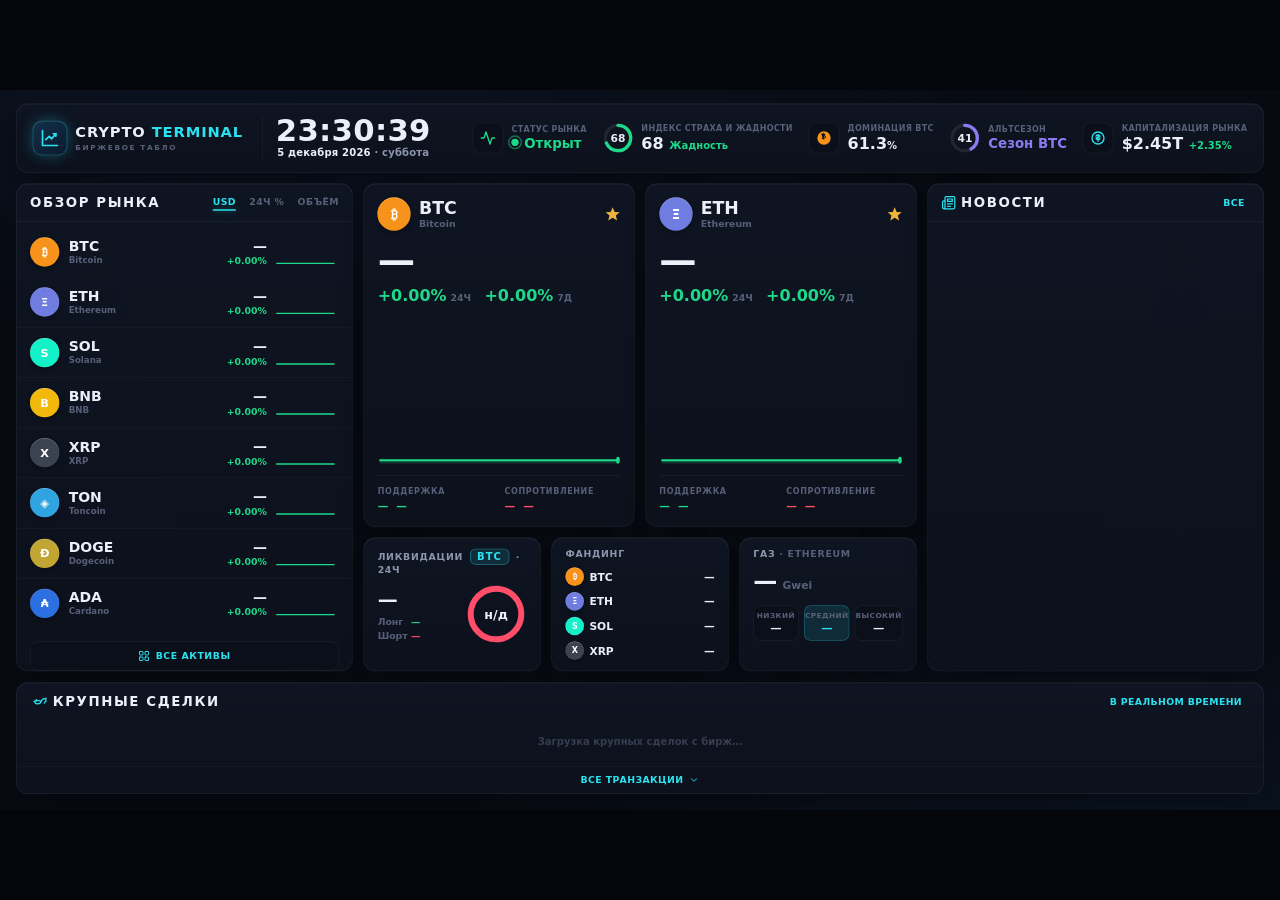
==== commit fddf7868: "fix: OTA recovery when bundle corrupt or SHA mismatch (APK 1.5) Validate web files, restore backup o" ====
--- a/app/src/main/assets/web/index.html
+++ b/app/src/main/assets/web/index.html
@@ -10,7 +10,7 @@
 </head>
 <body>
 <div id="viewport">
-  <div id="stage" data-screen-label="Crypto TV Terminal" data-ui-ver="10">
+  <div id="stage" data-screen-label="Crypto TV Terminal" data-ui-ver="11">
 
     <!-- ============ HEADER ============ -->
     <header id="header">
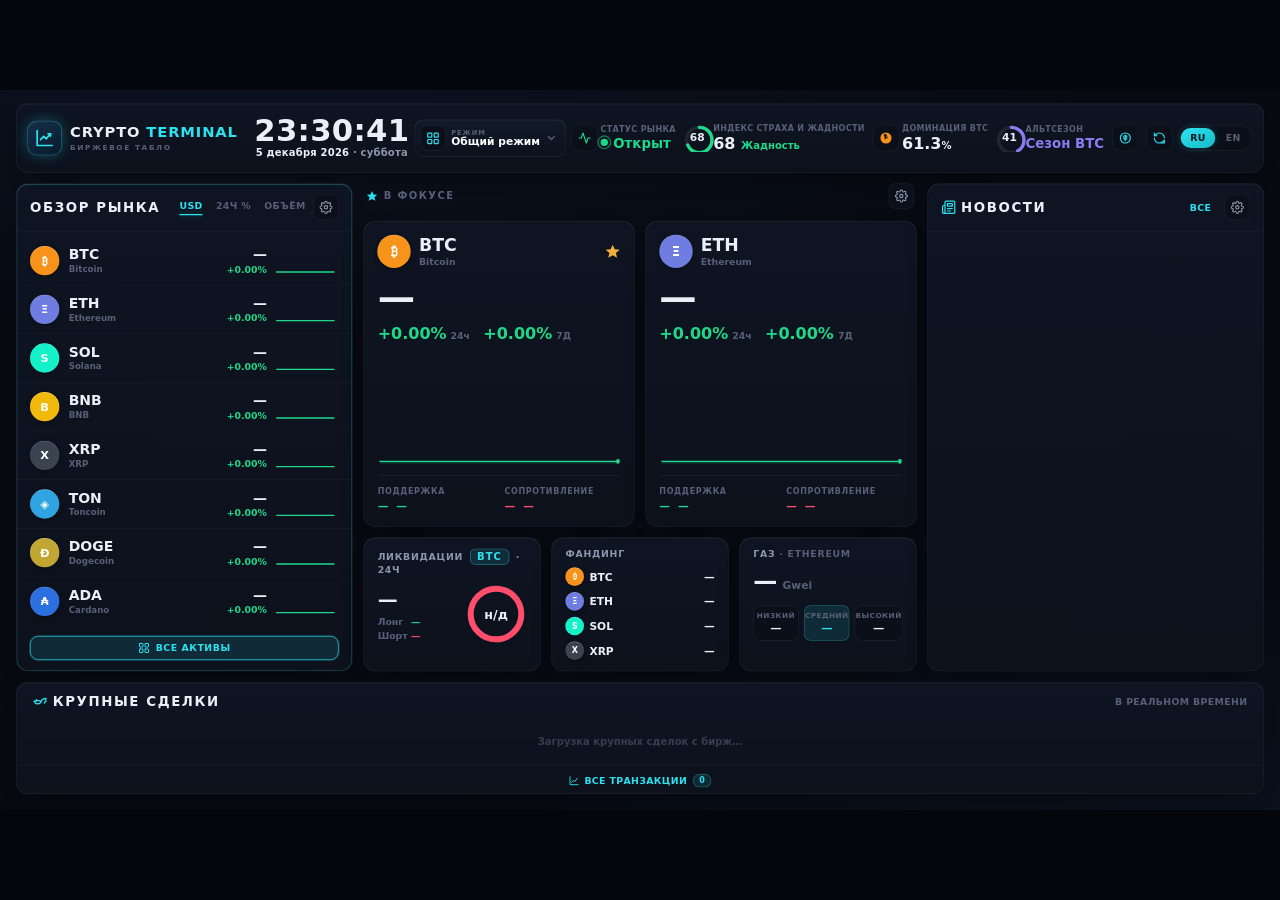
==== commit 79344c42: "feat(apk): splash + check-on-every-start, reliable hold-Back exit, env-based signing, web v26 - Main" ====
--- a/app/src/main/assets/web/index.html
+++ b/app/src/main/assets/web/index.html
@@ -7,10 +7,11 @@
 <meta http-equiv="Cache-Control" content="no-store">
 <title>Crypto TV Terminal</title>
 <link rel="stylesheet" href="terminal.css">
+<link rel="stylesheet" href="pro.css">
 </head>
 <body>
 <div id="viewport">
-  <div id="stage" data-screen-label="Crypto TV Terminal" data-ui-ver="11">
+  <div id="stage" data-screen-label="Crypto TV Terminal" data-ui-ver="24">
 
     <!-- ============ HEADER ============ -->
     <header id="header">
@@ -20,7 +21,7 @@
         </div>
         <div class="brand-name">
           <div class="l1">CRYPTO <b>TERMINAL</b></div>
-          <div class="l2">Биржевое табло</div>
+          <div class="l2" data-i18n="brand_sub">Биржевое табло</div>
         </div>
       </div>
 
@@ -37,10 +38,10 @@
             <svg viewBox="0 0 24 24" fill="none" stroke="#1FD98A" stroke-width="2" stroke-linecap="round" stroke-linejoin="round"><path d="M22 12h-4l-3 9L9 3l-3 9H2"/></svg>
           </div>
           <div class="stat-body">
-            <div class="stat-label">Статус рынка</div>
+            <div class="stat-label" data-i18n="market_status">Статус рынка</div>
             <div class="market-status">
               <span class="pulse-dot" style="background:var(--up);color:var(--up)"></span>
-              <span class="stat-value" style="font-size:20px;color:var(--up)">Открыт</span>
+              <span class="stat-value" style="font-size:20px;color:var(--up)" data-i18n="market_open">Открыт</span>
             </div>
           </div>
         </div>
@@ -54,7 +55,7 @@
             <div class="gauge-num" id="fg-num">68</div>
           </div>
           <div class="stat-body">
-            <div class="stat-label">Индекс страха и жадности</div>
+            <div class="stat-label" data-i18n="fng">Индекс страха и жадности</div>
             <div class="stat-value"><span id="fg-val">68</span> <small style="color:var(--up)" id="fg-word">Жадность</small></div>
           </div>
         </div>
@@ -64,7 +65,7 @@
             <svg viewBox="0 0 24 24" fill="#F7931A"><path d="M12 2a10 10 0 1 0 0 20 10 10 0 0 0 0-20Zm3.2 8.6c-.2 1.1-.9 1.5-1.9 1.6l.4 1.5-1 .3-.4-1.5-.8.2.4 1.5-1 .3-.4-1.5-1.6.4-.3-1.2.7-.2c.3-.1.4-.2.4-.5l-.9-3.5c-.1-.2-.2-.4-.5-.4l-.7.2-.3-1.1 1.6-.4-.4-1.5 1-.3.4 1.5.8-.2-.4-1.5 1-.3.4 1.5c1 0 1.9.1 2.2 1.1.2.8-.1 1.2-.6 1.5.6.2.9.6.8 1.4Zm-1.9-1.4c-.1-.6-1.1-.4-1.4-.3l.3 1.3c.4-.1 1.3-.2 1.1-1Zm.2 2.4c-.2-.7-1.3-.4-1.7-.3l.4 1.4c.4-.1 1.5-.2 1.3-1.1Z"/></svg>
           </div>
           <div class="stat-body">
-            <div class="stat-label">Доминация BTC</div>
+            <div class="stat-label" data-i18n="btc_dom">Доминация BTC</div>
             <div class="stat-value num" id="dom-val">61.3<small>%</small></div>
           </div>
         </div>
@@ -78,8 +79,8 @@
             <div class="gauge-num" id="alt-num">41</div>
           </div>
           <div class="stat-body">
-            <div class="stat-label">Альтсезон</div>
-            <div class="stat-value" style="font-size:20px;color:var(--violet)">Сезон BTC</div>
+            <div class="stat-label" data-i18n="altseason">Альтсезон</div>
+            <div class="stat-value" id="alt-word" style="font-size:20px;color:var(--violet)">Сезон BTC</div>
           </div>
         </div>
 
@@ -88,9 +89,25 @@
             <svg viewBox="0 0 24 24" fill="none" stroke="#2BE3F0" stroke-width="2" stroke-linecap="round" stroke-linejoin="round"><circle cx="12" cy="12" r="9"/><path d="M12 7v10M9 9.5c0-1.1 1.3-2 3-2s3 .9 3 2-1.3 1.5-3 1.5-3 .4-3 1.5 1.3 2 3 2 3-.9 3-2"/></svg>
           </div>
           <div class="stat-body">
-            <div class="stat-label">Капитализация рынка</div>
+            <div class="stat-label" data-i18n="market_cap">Капитализация рынка</div>
             <div class="stat-value num">$<span id="cap-val">2.45</span>T <small class="up" id="cap-chg">+2.35%</small></div>
           </div>
+        </div>
+      </div>
+
+      <div class="hdr-divider"></div>
+      <div class="hdr-cell hdr-lang">
+        <button type="button" id="hdr-ota-btn" class="hdr-ota-btn selector" tabindex="-1" data-i18n-aria="btn_update" aria-label="Обновить" title="Обновить">
+          <svg viewBox="0 0 24 24" fill="none" stroke="currentColor" stroke-width="2" stroke-linecap="round" stroke-linejoin="round" aria-hidden="true">
+            <path d="M21 12a9 9 0 0 0-9-9 9.75 9.75 0 0 0-6.74 2.74L3 8"/>
+            <path d="M3 3v5h5"/>
+            <path d="M3 12a9 9 0 0 0 9 9 9.75 9.75 0 0 0 6.74-2.74L21 16"/>
+            <path d="M16 21h5v-5"/>
+          </svg>
+        </button>
+        <div class="lang-switch" id="lang-switch" role="group" aria-label="Language">
+          <button type="button" class="lang-opt selector" data-lang="ru" tabindex="-1">RU</button>
+          <button type="button" class="lang-opt selector" data-lang="en" tabindex="-1">EN</button>
         </div>
       </div>
     </header>
@@ -102,18 +119,23 @@
       <div class="col">
         <section class="panel" id="watchlist">
           <div class="panel-head">
-            <div class="panel-title">Обзор рынка</div>
-            <div class="wl-tabs" id="wl-tabs">
-              <button type="button" class="wl-tab active selector" data-wl-mode="usd">USD</button>
-              <button type="button" class="wl-tab selector" data-wl-mode="pct">24Ч %</button>
-              <button type="button" class="wl-tab selector" data-wl-mode="vol">Объём</button>
+            <div class="panel-title" data-i18n="overview">Обзор рынка</div>
+            <div class="head-tools">
+              <div class="wl-tabs" id="wl-tabs">
+                <button type="button" class="wl-tab active selector" data-wl-mode="usd" data-i18n="tab_usd" tabindex="-1">USD</button>
+                <button type="button" class="wl-tab selector" data-wl-mode="pct" data-i18n="tab_pct" tabindex="-1">24Ч %</button>
+                <button type="button" class="wl-tab selector" data-wl-mode="vol" data-i18n="tab_vol" tabindex="-1">Объём</button>
+              </div>
+              <button type="button" class="panel-cog selector" id="wl-cfg-btn" aria-label="Настройки активов" tabindex="-1">
+                <svg viewBox="0 0 24 24" fill="none" stroke="currentColor" stroke-width="2" stroke-linecap="round" stroke-linejoin="round"><circle cx="12" cy="12" r="3"/><path d="M19.4 15a1.65 1.65 0 0 0 .33 1.82l.06.06a2 2 0 1 1-2.83 2.83l-.06-.06a1.65 1.65 0 0 0-1.82-.33 1.65 1.65 0 0 0-1 1.51V21a2 2 0 0 1-4 0v-.09A1.65 1.65 0 0 0 9 19.4a1.65 1.65 0 0 0-1.82.33l-.06.06a2 2 0 1 1-2.83-2.83l.06-.06a1.65 1.65 0 0 0 .33-1.82 1.65 1.65 0 0 0-1.51-1H3a2 2 0 0 1 0-4h.09A1.65 1.65 0 0 0 4.6 9a1.65 1.65 0 0 0-.33-1.82l-.06-.06a2 2 0 1 1 2.83-2.83l.06.06a1.65 1.65 0 0 0 1.82.33H9a1.65 1.65 0 0 0 1-1.51V3a2 2 0 0 1 4 0v.09a1.65 1.65 0 0 0 1 1.51 1.65 1.65 0 0 0 1.82-.33l.06-.06a2 2 0 1 1 2.83 2.83l-.06.06a1.65 1.65 0 0 0-.33 1.82V9a1.65 1.65 0 0 0 1.51 1H21a2 2 0 0 1 0 4h-.09a1.65 1.65 0 0 0-1.51 1Z"/></svg>
+              </button>
             </div>
           </div>
           <div class="wl-rows" id="wl-rows"></div>
           <div class="wl-foot">
-            <button type="button" class="btn-ghost selector" id="wl-all-btn">
+            <button type="button" class="btn-ghost selector" id="wl-all-btn" tabindex="-1">
               <svg viewBox="0 0 24 24" fill="none" stroke="currentColor" stroke-width="2" stroke-linecap="round" stroke-linejoin="round"><rect x="3" y="3" width="7" height="7" rx="1"/><rect x="14" y="3" width="7" height="7" rx="1"/><rect x="3" y="14" width="7" height="7" rx="1"/><rect x="14" y="14" width="7" height="7" rx="1"/></svg>
-              Все активы
+              <span data-i18n="all_assets">Все активы</span>
             </button>
           </div>
         </section>
@@ -121,7 +143,17 @@
 
       <!-- CENTER — hero + indicators -->
       <div class="center-col">
-        <div class="hero-row" id="hero-row"></div>
+        <div class="hero-bar">
+          <div class="hb-title">
+            <span class="dot-ic"><svg width="18" height="18" viewBox="0 0 24 24" fill="currentColor" aria-hidden="true"><path d="m12 2 3 6.9 7.5.6-5.7 4.9 1.8 7.3L12 17.8 5.4 21.7l1.8-7.3L1.5 9.5 9 8.9 12 2Z"/></svg></span>
+            <span data-i18n="focus">В фокусе</span>
+          </div>
+          <div class="spacer"></div>
+          <button type="button" class="panel-cog selector" id="hero-cfg-btn" aria-label="Настройки карточек" tabindex="-1">
+            <svg viewBox="0 0 24 24" fill="none" stroke="currentColor" stroke-width="2" stroke-linecap="round" stroke-linejoin="round"><circle cx="12" cy="12" r="3"/><path d="M19.4 15a1.65 1.65 0 0 0 .33 1.82l.06.06a2 2 0 1 1-2.83 2.83l-.06-.06a1.65 1.65 0 0 0-1.82-.33 1.65 1.65 0 0 0-1 1.51V21a2 2 0 0 1-4 0v-.09A1.65 1.65 0 0 0 9 19.4a1.65 1.65 0 0 0-1.82.33l-.06.06a2 2 0 1 1-2.83-2.83l.06-.06a1.65 1.65 0 0 0 .33-1.82 1.65 1.65 0 0 0-1.51-1H3a2 2 0 0 1 0-4h.09A1.65 1.65 0 0 0 4.6 9a1.65 1.65 0 0 0-.33-1.82l-.06-.06a2 2 0 1 1 2.83-2.83l.06.06a1.65 1.65 0 0 0 1.82.33H9a1.65 1.65 0 0 0 1-1.51V3a2 2 0 0 1 4 0v.09a1.65 1.65 0 0 0 1 1.51 1.65 1.65 0 0 0 1.82-.33l.06-.06a2 2 0 1 1 2.83 2.83l-.06.06a1.65 1.65 0 0 0-.33 1.82V9a1.65 1.65 0 0 0 1.51 1H21a2 2 0 0 1 0 4h-.09a1.65 1.65 0 0 0-1.51 1Z"/></svg>
+          </button>
+        </div>
+        <div class="hero-row" id="hero-row" data-count="2"></div>
 
         <div class="ind-row">
           <!-- Liquidations -->
@@ -133,8 +165,8 @@
               <div>
                 <div class="liq-total num">—</div>
                 <div class="liq-legend">
-                  <div class="liq-leg"><span class="k">Лонг</span> <span class="up num">—</span></div>
-                  <div class="liq-leg"><span class="k">Шорт</span> <span class="down num">—</span></div>
+                  <div class="liq-leg"><span class="k" data-i18n="long">Лонг</span> <span class="up num">—</span></div>
+                  <div class="liq-leg"><span class="k" data-i18n="short">Шорт</span> <span class="down num">—</span></div>
                 </div>
               </div>
               <div class="liq-ring">
@@ -149,22 +181,22 @@
 
           <!-- Funding -->
           <section class="panel ind">
-            <div class="ind-head"><div class="ind-title">Фандинг</div></div>
+            <div class="ind-head"><div class="ind-title" data-i18n="funding">Фандинг</div></div>
             <div class="fund-list" id="fund-list"></div>
           </section>
 
           <!-- Gas -->
           <section class="panel ind">
-            <div class="ind-head"><div class="ind-title">Газ <b>· Ethereum</b></div></div>
+            <div class="ind-head"><div class="ind-title"><span data-i18n="gas">Газ</span> <b>· Ethereum</b></div></div>
             <div class="gas-main">
               <span class="gas-val num" id="gas-val">18</span>
               <span class="gas-unit">Gwei</span>
               <span class="gas-usd num">$0.62</span>
             </div>
             <div class="gas-tiers">
-              <div class="gas-tier"><div class="gt">Низкий</div><div class="gv num">12</div></div>
-              <div class="gas-tier mid"><div class="gt">Средний</div><div class="gv num" id="gas-avg">18</div></div>
-              <div class="gas-tier"><div class="gt">Высокий</div><div class="gv num">26</div></div>
+              <div class="gas-tier"><div class="gt" data-i18n="gas_low">Низкий</div><div class="gv num">12</div></div>
+              <div class="gas-tier mid"><div class="gt" data-i18n="gas_mid">Средний</div><div class="gv num" id="gas-avg">18</div></div>
+              <div class="gas-tier"><div class="gt" data-i18n="gas_high">Высокий</div><div class="gv num">26</div></div>
             </div>
           </section>
         </div>
@@ -176,9 +208,14 @@
           <div class="panel-head">
             <div class="panel-title">
               <span class="dot-ic"><svg viewBox="0 0 24 24" fill="none" stroke="currentColor" stroke-width="2" stroke-linecap="round" stroke-linejoin="round"><path d="M4 22h16a2 2 0 0 0 2-2V4a2 2 0 0 0-2-2H8a2 2 0 0 0-2 2v16a2 2 0 0 1-2 2Zm0 0a2 2 0 0 1-2-2v-9c0-1.1.9-2 2-2h2"/><path d="M18 14h-8M15 18h-5M10 6h8v4h-8z"/></svg></span>
-              Новости
-            </div>
-            <button type="button" class="news-link selector" id="news-all-btn">Все</button>
+              <span data-i18n="news">Новости</span>
+            </div>
+            <div class="head-tools">
+              <button type="button" class="news-link selector" id="news-all-btn" data-i18n="all" tabindex="-1">Все</button>
+              <button type="button" class="panel-cog selector" id="news-cfg-btn" aria-label="Источники новостей" tabindex="-1">
+                <svg viewBox="0 0 24 24" fill="none" stroke="currentColor" stroke-width="2" stroke-linecap="round" stroke-linejoin="round"><circle cx="12" cy="12" r="3"/><path d="M19.4 15a1.65 1.65 0 0 0 .33 1.82l.06.06a2 2 0 1 1-2.83 2.83l-.06-.06a1.65 1.65 0 0 0-1.82-.33 1.65 1.65 0 0 0-1 1.51V21a2 2 0 0 1-4 0v-.09A1.65 1.65 0 0 0 9 19.4a1.65 1.65 0 0 0-1.82.33l-.06.06a2 2 0 1 1-2.83-2.83l.06-.06a1.65 1.65 0 0 0 .33-1.82 1.65 1.65 0 0 0-1.51-1H3a2 2 0 0 1 0-4h.09A1.65 1.65 0 0 0 4.6 9a1.65 1.65 0 0 0-.33-1.82l-.06-.06a2 2 0 1 1 2.83-2.83l.06.06a1.65 1.65 0 0 0 1.82.33H9a1.65 1.65 0 0 0 1-1.51V3a2 2 0 0 1 4 0v.09a1.65 1.65 0 0 0 1 1.51 1.65 1.65 0 0 0 1.82-.33l.06-.06a2 2 0 1 1 2.83 2.83l-.06.06a1.65 1.65 0 0 0-.33 1.82V9a1.65 1.65 0 0 0 1.51 1H21a2 2 0 0 1 0 4h-.09a1.65 1.65 0 0 0-1.51 1Z"/></svg>
+              </button>
+            </div>
           </div>
           <div class="news-list" id="news-list"></div>
         </section>
@@ -190,14 +227,15 @@
       <div class="whale-head">
         <div class="panel-title">
           <span class="dot-ic"><svg viewBox="0 0 24 24" fill="none" stroke="currentColor" stroke-width="2" stroke-linecap="round" stroke-linejoin="round"><path d="M2 12c2 0 3-1.5 5-1.5S14 12 14 12s-1 4-6 4a5 5 0 0 1-5-4Z"/><path d="M14 12c1-3 4-5 8-5-1 2-1 3 0 5-2 .5-3 1.5-3 3"/><path d="M6 11.5V9"/></svg></span>
-          Крупные сделки
-        </div>
-        <span class="news-link">в реальном времени</span>
+          <span data-i18n="whale">Крупные сделки</span>
+        </div>
+        <span class="whale-meta" data-i18n="realtime" tabindex="-1" data-no-focus="1">в реальном времени</span>
       </div>
       <div class="whale-strip" id="whale-strip"></div>
-      <button type="button" class="whale-foot selector" id="whale-all-btn">
-        Все транзакции
-        <svg viewBox="0 0 24 24" fill="none" stroke="currentColor" stroke-width="2" stroke-linecap="round" stroke-linejoin="round"><path d="m6 9 6 6 6-6"/></svg>
+      <button type="button" class="whale-foot selector" id="whale-all-btn" tabindex="-1">
+        <span class="wf-ic"><svg viewBox="0 0 24 24" fill="none" stroke="currentColor" stroke-width="2" stroke-linecap="round" stroke-linejoin="round"><path d="M3 3v18h18"/><path d="M7 16l4-5 3 3 5-7"/></svg></span>
+        <span data-i18n="all_tx">Все транзакции</span>
+        <span class="wf-badge num" id="whale-count">0</span>
       </button>
     </section>
 
@@ -208,13 +246,13 @@
   <div class="ctv-overlay__panel panel">
     <div class="ctv-overlay__head">
       <div class="ctv-overlay__title" id="ctv-overlay-title"></div>
-      <button type="button" class="btn-ghost selector ctv-overlay__back" id="ctv-overlay-back">← Назад в терминал</button>
+      <button type="button" class="btn-ghost selector ctv-overlay__back" id="ctv-overlay-back">← <span data-i18n="back_terminal">Назад в терминал</span></button>
     </div>
     <div class="ctv-overlay__body" id="ctv-overlay-body"></div>
     <div class="ctv-overlay__nav hidden" id="ctv-overlay-nav">
-      <button type="button" class="btn-ghost selector" id="ctv-overlay-prev">← Назад</button>
+      <button type="button" class="btn-ghost selector" id="ctv-overlay-prev">← <span data-i18n="back">Назад</span></button>
       <span class="ctv-overlay__page num" id="ctv-overlay-page"></span>
-      <button type="button" class="btn-ghost selector" id="ctv-overlay-next">Вперёд →</button>
+      <button type="button" class="btn-ghost selector" id="ctv-overlay-next"><span data-i18n="forward">Вперёд</span> →</button>
     </div>
   </div>
 </div>
@@ -222,6 +260,13 @@
 <script src="config.js"></script>
 <script src="data.js"></script>
 <script src="api.js"></script>
+<script src="i18n.js"></script>
+<script src="settings.js"></script>
+<script src="tv-nav.js"></script>
+<script src="pro-data.js"></script>
 <script src="terminal.js"></script>
+<script src="pro.js"></script>
+<script src="pro-live.js"></script>
+<script src="telemetry.js"></script>
 </body>
 </html>
--- a/app/src/main/assets/web/terminal.css
+++ b/app/src/main/assets/web/terminal.css
@@ -75,6 +75,23 @@
   --c-link: #2A5ADA;
   --c-trx:  #E0322E;
   --c-dot:  #E0146C;
+  --c-matic:#8247E5;
+  --c-ltc:  #345D9D;
+  --c-shib: #E8363F;
+  --c-bch:  #8DC351;
+  --c-uni:  #FF007A;
+  --c-atom: #6F7390;
+  --c-near: #00C08B;
+  --c-apt:  #00BBA8;
+  --c-sui:  #4DA2FF;
+  --c-hbar: #00A896;
+  --c-icp:  #29ABE2;
+  --c-fil:  #0090FF;
+  --c-arb:  #28A0F0;
+  --c-op:   #FF0420;
+  --c-inj:  #00F2FE;
+  --c-imx:  #0B0B0B;
+  --c-stx:  #FC6432;
   --c-usdc: #2775CA;
 
   /* ---- Spacing (4pt grid) ---- */
@@ -160,7 +177,8 @@
    HEADER BAR
    ========================================================= */
 #header {
-  display: flex; align-items: stretch; gap: var(--sp-6);
+  display: flex; align-items: center; gap: var(--sp-6);
+  flex: none; min-height: 0; overflow: hidden;
   background:
     linear-gradient(180deg, var(--panel-2) 0%, var(--panel) 100%);
   border: 1px solid var(--line);
@@ -168,7 +186,8 @@
   box-shadow: inset 0 1px 0 var(--top-glow), 0 18px 40px -30px rgba(0,0,0,.9);
   padding: 0 var(--sp-7);
 }
-.hdr-cell { display: flex; align-items: center; }
+.hdr-cell { display: flex; align-items: center; flex: 0 0 auto; min-width: 0; }
+.hdr-stats { flex: 1 1 auto; min-width: 0; overflow: hidden; }
 .hdr-divider { width: 1px; background: var(--line); margin: var(--sp-5) 0; }
 
 /* Brand */
@@ -200,7 +219,7 @@
 .clock-date b { color: var(--ink-1); font-weight: 700; }
 
 /* Stat cells */
-.hdr-stats { display: flex; align-items: center; gap: var(--sp-7); margin-left: auto; }
+.hdr-stats { display: flex; align-items: center; gap: var(--sp-7); margin-left: auto; flex-wrap: nowrap; }
 .stat { display: flex; align-items: center; gap: var(--sp-4); }
 .stat-ic {
   width: 46px; height: 46px; border-radius: 12px; flex: none;
@@ -244,7 +263,7 @@
   min-height: 0;
 }
 .col { display: flex; flex-direction: column; min-height: 0; min-width: 0; }
-.center-col { display: grid; grid-template-rows: 1fr auto; gap: var(--sp-5); min-height: 0; }
+.center-col { display: grid; grid-template-rows: auto 1fr auto; gap: var(--sp-5); min-height: 0; }
 
 /* =========================================================
    WATCHLIST (left)
@@ -301,15 +320,20 @@
 .up { color: var(--up); }
 .down { color: var(--down); }
 
-.wl-foot { padding: var(--sp-4) var(--sp-6) 0; }
+.wl-foot {
+  flex: none;
+  padding: var(--sp-3) var(--sp-6) var(--sp-5);
+  margin-top: auto;
+}
 .btn-ghost {
-  width: 100%; display: flex; align-items: center; justify-content: center; gap: var(--sp-3);
+  display: flex; align-items: center; justify-content: center; gap: var(--sp-3);
   padding: var(--sp-4); border-radius: 12px;
   border: 1px solid var(--line); background: var(--inset);
   color: var(--cyan); font-size: 14px; font-weight: 700; letter-spacing: .06em;
   text-transform: uppercase; font-family: var(--font);
   cursor: pointer;
 }
+#watchlist .btn-ghost { width: 100%; padding: var(--sp-3) var(--sp-4); }
 .btn-ghost.focus { border-color: var(--cyan); box-shadow: 0 0 0 2px var(--cyan-dim); background: var(--cyan-dim); }
 .btn-ghost svg { width: 18px; height: 18px; }
 
@@ -334,8 +358,8 @@
 .hero-id { line-height: 1.1; }
 .hero-id .tk { font-size: 26px; font-weight: 800; }
 .hero-id .nm { font-size: 14px; font-weight: 600; color: var(--ink-3); margin-top: 2px; }
-.hero-star { margin-left: auto; color: var(--gold); display: flex; }
-.hero-star svg { width: 24px; height: 24px; }
+.hero-star { margin-left: auto; color: var(--gold); display: flex; flex: none; align-items: center; }
+.hero-star svg { width: 24px; height: 24px; max-width: 24px; max-height: 24px; flex: none; }
 .hero-price { font-size: 56px; font-weight: 800; line-height: 1; margin-top: var(--sp-5); letter-spacing: -.01em; }
 .hero-chg { display: flex; align-items: baseline; gap: var(--sp-6); margin-top: var(--sp-4); }
 .hero-chg .grp { display: flex; align-items: baseline; gap: 6px; }
@@ -409,14 +433,23 @@
   background: none; border: none; padding: 4px 8px; border-radius: 8px; font-family: var(--font); cursor: pointer;
 }
 .news-link.focus { background: var(--cyan-dim); box-shadow: 0 0 0 1px rgba(43,227,240,.35); }
-.news-list { flex: 1; display: flex; flex-direction: column; padding: var(--sp-3); gap: var(--sp-3); min-height: 0; overflow: hidden; }
+.whale-meta {
+  font-size: 14px; font-weight: 700; color: var(--ink-3); letter-spacing: .04em; text-transform: uppercase;
+  pointer-events: none; user-select: none;
+}
+.whale-meta:focus, .whale-meta:focus-visible { outline: none !important; box-shadow: none !important; }
+.news-list {
+  flex: 1; display: flex; flex-direction: column; padding: var(--sp-2) var(--sp-3);
+  gap: var(--sp-2); min-height: 0; overflow-y: auto;
+  scrollbar-width: thin; scrollbar-color: rgba(255,255,255,.12) transparent;
+}
 .news-list:empty { min-height: 0; }
 .news-item {
-  flex: 1; min-height: 0;
-  display: grid; grid-template-columns: 48px 1fr; gap: var(--sp-4);
+  flex: none; min-height: 72px; max-height: 88px;
+  display: grid; grid-template-columns: 42px 1fr; gap: var(--sp-3);
   align-items: center;
-  padding: var(--sp-4) var(--sp-5);
-  border-radius: 14px; background: var(--inset); border: 1px solid var(--line-2);
+  padding: var(--sp-3) var(--sp-4);
+  border-radius: 12px; background: var(--inset); border: 1px solid var(--line-2);
   position: relative; overflow: hidden;
   transition: background .5s var(--ease), border-color .5s var(--ease);
 }
@@ -435,11 +468,12 @@
 }
 .news-body { min-width: 0; }
 .news-meta { display: flex; align-items: center; gap: var(--sp-3); margin-bottom: 5px; flex-wrap: nowrap; min-width: 0; }
-.news-src { font-size: 15px; font-weight: 800; white-space: nowrap; }
+.news-src { font-size: 13px; font-weight: 800; white-space: nowrap; }
 .news-verify { color: var(--cyan); display: flex; }
 .news-verify svg { width: 15px; height: 15px; }
 .news-time { font-size: 13px; font-weight: 700; color: var(--ink-3); margin-left: auto; white-space: nowrap; }
-.news-title { font-size: 16px; font-weight: 600; line-height: 1.3; color: var(--ink-1);
+.news-title { font-size: 14px; font-weight: 600; line-height: 1.28; color: var(--ink-1);
+  display: -webkit-box; -webkit-line-clamp: 2; -webkit-box-orient: vertical; overflow: hidden;
   display: -webkit-box; -webkit-line-clamp: 2; -webkit-box-orient: vertical; overflow: hidden; }
 .news-tag {
   display: inline-flex; margin-top: 7px; padding: 3px 10px; border-radius: var(--r-pill);
@@ -503,28 +537,58 @@
 /* overlay panels */
 .ctv-overlay {
   position: fixed; inset: 0; z-index: 1000;
-  background: rgba(6, 10, 18, .92);
-  display: flex; align-items: center; justify-content: center;
-  padding: var(--sp-6);
+  background: rgba(6, 10, 18, .96);
+  display: flex; align-items: stretch; justify-content: stretch;
+  padding: 0;
 }
 .ctv-overlay.hidden { display: none; }
 .ctv-overlay__panel {
   width: min(1680px, 96vw); max-height: 92vh;
   display: flex; flex-direction: column;
   padding: var(--sp-6) var(--sp-7);
+  margin: auto;
+}
+.ctv-overlay--tx .ctv-overlay__panel,
+.ctv-overlay--news .ctv-overlay__panel,
+.ctv-overlay--cfg .ctv-overlay__panel,
+.ctv-overlay--assets .ctv-overlay__panel {
+  width: 100%; height: 100%; max-width: none; max-height: none;
+  margin: 0; border-radius: 0;
+  padding: var(--sp-5) var(--sp-7) var(--sp-6);
 }
 .ctv-overlay__head {
   display: flex; align-items: center; justify-content: space-between;
-  gap: var(--sp-5); margin-bottom: var(--sp-5);
-  padding-bottom: var(--sp-4); border-bottom: 1px solid var(--line);
-}
-.ctv-overlay__title { font-size: 22px; font-weight: 800; letter-spacing: .04em; text-transform: uppercase; }
-.ctv-overlay__back { width: auto; min-width: 280px; flex: none; }
+  gap: var(--sp-5); margin-bottom: var(--sp-4);
+  padding-bottom: var(--sp-3); border-bottom: 1px solid var(--line);
+  flex: none;
+}
+.ctv-overlay__title { font-size: 20px; font-weight: 800; letter-spacing: .04em; text-transform: uppercase; }
+.ctv-overlay--tx .ctv-overlay__title,
+.ctv-overlay--cfg .ctv-overlay__title { font-size: 18px; }
+.ctv-overlay__back { width: auto; min-width: 240px; flex: none; }
 .ctv-overlay__body {
-  flex: 1; min-height: 0; overflow-y: auto;
+  flex: 1; min-height: 0; overflow: hidden;
   display: flex; flex-direction: column; gap: var(--sp-3);
   padding-right: var(--sp-2);
 }
+.ctv-overlay--news .ctv-overlay__body,
+.ctv-overlay--assets .ctv-overlay__body,
+.ctv-overlay--tx .ctv-overlay__body {
+  overflow: hidden;
+}
+.ov-scroll {
+  flex: 1; min-height: 0; overflow-y: auto;
+  padding-right: var(--sp-2);
+  scrollbar-width: thin; scrollbar-color: rgba(255,255,255,.14) transparent;
+}
+.ov-scroll--news {
+  display: grid; grid-template-columns: 1fr 1fr; gap: var(--sp-3); align-content: start;
+}
+.ov-scroll--assets { display: flex; flex-direction: column; gap: var(--sp-2); }
+.ov-wl-row.selector { cursor: default; transition: background .15s var(--ease), box-shadow .15s var(--ease); }
+.ov-wl-row.selector.focus { background: var(--cyan-dim); box-shadow: inset 0 0 0 1px rgba(43,227,240,.4); }
+.ov-vol { font-size: 14px; font-weight: 800; color: var(--ink-2); text-align: right; white-space: nowrap; }
+.news-item.selector.focus { border-color: rgba(43,227,240,.55); background: var(--cyan-dim); }
 .ctv-overlay__nav {
   display: flex; align-items: center; justify-content: center;
   gap: var(--sp-6); margin-top: var(--sp-5); padding-top: var(--sp-4);
@@ -542,19 +606,374 @@
 .ov-wl-row { grid-template-columns: 46px 1fr auto auto; }
 .ov-tx-row { grid-template-columns: 44px 100px 1fr auto; }
 
-/* Новости в оверлее: без вложенного grid (иначе карточка сжимается в 48px) */
-.ctv-overlay__body .news-item {
+.ov-scroll--news .news-item {
   flex: none;
-  min-height: auto;
+  min-height: 96px;
+  max-height: none;
   width: 100%;
 }
-.ctv-overlay__body .news-title {
-  font-size: 18px;
-  line-height: 1.35;
-  -webkit-line-clamp: 4;
-}
-.ctv-overlay__body .news-av {
-  width: 52px;
-  height: 52px;
-  font-size: 20px;
-}
+.ov-scroll--news .news-title {
+  font-size: 15px;
+  line-height: 1.32;
+  -webkit-line-clamp: 3;
+}
+.ov-scroll--news .news-av {
+  width: 44px;
+  height: 44px;
+  font-size: 17px;
+}
+.ov-scroll--assets .ov-wl-row {
+  padding: var(--sp-3) var(--sp-4);
+  min-height: 52px;
+}
+
+/* =========================================================
+   ДОБАВЛЕНО: язык, шестерёнки, тумблеры, настройки-попапы,
+   адаптивный hero, таблица крупных сделок, D-pad фокус.
+   ========================================================= */
+
+/* ---------- Переключатель языка (шапка) ---------- */
+.hdr-lang {
+  display: flex; align-items: center; gap: var(--sp-3);
+  flex: 0 0 auto; padding-left: var(--sp-2);
+}
+.hdr-ota-btn {
+  box-sizing: border-box;
+  display: inline-flex;
+  align-items: center;
+  justify-content: center;
+  flex: 0 0 40px;
+  width: 40px;
+  height: 40px;
+  min-width: 40px;
+  max-width: 40px;
+  min-height: 40px;
+  max-height: 40px;
+  margin: 0;
+  padding: 0;
+  border-radius: 12px;
+  border: 1px solid var(--line);
+  background: var(--inset);
+  color: var(--cyan);
+  font: inherit;
+  cursor: pointer;
+  align-self: center;
+}
+.hdr-ota-btn svg { width: 20px; height: 20px; display: block; flex: none; pointer-events: none; }
+.hdr-ota-btn.focus,
+.hdr-ota-btn:focus-visible {
+  border-color: var(--cyan);
+  box-shadow: 0 0 0 2px var(--cyan-dim);
+  background: var(--cyan-dim);
+  outline: none;
+}
+.hdr-ota-btn.loading { opacity: .65; pointer-events: none; }
+.hdr-ota-btn.loading svg { animation: hdr-ota-spin .9s linear infinite; }
+@keyframes hdr-ota-spin { to { transform: rotate(360deg); } }
+.lang-switch {
+  display: inline-flex; align-items: center; padding: 3px; gap: 2px;
+  background: var(--inset); border: 1px solid var(--line); border-radius: var(--r-pill);
+}
+.lang-opt {
+  font-family: var(--font); font-size: 14px; font-weight: 800; letter-spacing: .04em;
+  color: var(--ink-3); background: none; border: none; cursor: pointer;
+  padding: 7px 14px; border-radius: var(--r-pill); transition: all .2s var(--ease);
+}
+.lang-opt.active { color: #04121a; background: linear-gradient(150deg, var(--cyan), var(--cyan-2)); box-shadow: 0 0 16px -5px var(--cyan-glow); }
+.lang-opt.focus, .lang-opt:focus-visible { outline: none; box-shadow: 0 0 0 2px var(--cyan); }
+
+/* ---------- Шестерёнка панели ---------- */
+.panel-cog {
+  width: 38px; height: 38px; flex: none; border-radius: 10px;
+  display: inline-flex; align-items: center; justify-content: center;
+  background: var(--inset); border: 1px solid var(--line); color: var(--ink-2);
+  cursor: pointer; font-family: var(--font); transition: all .18s var(--ease);
+}
+.panel-cog svg { width: 20px; height: 20px; }
+.panel-cog:hover { color: var(--cyan); border-color: rgba(43,227,240,.4); }
+.panel-cog.focus, .panel-cog:focus-visible { outline: none; color: var(--cyan); border-color: var(--cyan); box-shadow: 0 0 0 2px var(--cyan-dim); }
+.panel-head .head-tools { display: flex; align-items: center; gap: var(--sp-4); }
+
+/* ---------- Hero-бар (заголовок центра + шестерёнка) ---------- */
+.hero-bar {
+  display: flex; align-items: center; gap: var(--sp-4);
+  flex: none; min-height: 0; max-height: 52px;
+  padding: 0 var(--sp-2) 2px;
+}
+.hero-bar .hb-title {
+  font-size: 15px; font-weight: 800; letter-spacing: .14em; text-transform: uppercase; color: var(--ink-3);
+  display: flex; align-items: center; gap: var(--sp-3); flex: none;
+}
+.hero-bar .hb-title .dot-ic { color: var(--cyan); display: flex; flex: none; align-items: center; }
+.hero-bar .hb-title .dot-ic svg { width: 18px; height: 18px; max-width: 18px; max-height: 18px; flex: none; }
+.hero-bar .spacer { flex: 1; }
+
+/* ---------- Адаптивная сетка hero ---------- */
+.hero-row[data-count="1"] { grid-template-columns: 1fr; }
+.hero-row[data-count="2"] { grid-template-columns: 1fr 1fr; }
+.hero-row.has-feature { grid-template-columns: 1.32fr 1fr; }
+.hero-row .hero-rest {
+  display: grid; gap: var(--sp-5); min-height: 0; min-width: 0;
+  grid-auto-rows: 1fr;
+}
+.hero-row .hero-rest.cols2 { grid-template-columns: 1fr 1fr; }
+
+/* компактная hero-карточка (для 3+ валют) */
+.hero.compact { padding: var(--sp-5); justify-content: space-between; }
+.hero.compact .hc-top { display: flex; align-items: center; gap: var(--sp-3); }
+.hero.compact .coin-ic { width: 40px; height: 40px; font-size: 16px; }
+.hero.compact .hc-id { line-height: 1.1; min-width: 0; }
+.hero.compact .hc-id .tk { font-size: 20px; font-weight: 800; }
+.hero.compact .hc-id .nm { font-size: 12px; font-weight: 600; color: var(--ink-3);
+  white-space: nowrap; overflow: hidden; text-overflow: ellipsis; }
+.hero.compact .hc-price { font-size: 30px; font-weight: 800; line-height: 1; margin-top: var(--sp-4); letter-spacing: -.01em; }
+.hero.compact .hc-chg { display: flex; align-items: baseline; gap: var(--sp-4); margin-top: 6px; }
+.hero.compact .hc-chg .v { font-size: 16px; font-weight: 800; }
+.hero.compact .hc-chg .t { font-size: 11px; font-weight: 700; color: var(--ink-3); }
+.hero.compact .hc-spark { height: 34px; margin-top: var(--sp-3); }
+.hero.compact .hc-spark svg { width: 100%; height: 100%; display: block; }
+/* в режиме 3+ у крупной карточки чуть компактнее цена, чтобы влезли уровни */
+.hero-row.has-feature .hero.feature .hero-price { font-size: 50px; }
+
+/* ---------- Тумблер ---------- */
+.tgl {
+  width: 52px; height: 30px; flex: none; border-radius: var(--r-pill);
+  background: var(--inset-2); border: 1px solid var(--line);
+  position: relative; transition: background .2s var(--ease), border-color .2s var(--ease);
+}
+.tgl .tgl-knob {
+  position: absolute; top: 50%; left: 3px; transform: translateY(-50%);
+  width: 22px; height: 22px; border-radius: 50%; background: var(--ink-3);
+  transition: left .2s var(--ease), background .2s var(--ease);
+  box-shadow: 0 1px 3px rgba(0,0,0,.5);
+}
+.tgl.on { background: rgba(31,217,138,.22); border-color: rgba(31,217,138,.55); }
+.tgl.on .tgl-knob { left: 27px; background: var(--up); box-shadow: 0 0 10px -1px var(--up-glow); }
+
+/* ---------- Настройки-попап (внутри #ctv-overlay) ---------- */
+.cfg { display: flex; flex-direction: column; min-height: 0; flex: 1; }
+.cfg-sub { font-size: 16px; font-weight: 600; color: var(--ink-2); margin-bottom: var(--sp-5); }
+.cfg-scroll { flex: 1; min-height: 0; overflow-y: auto; padding-right: var(--sp-3);
+  scrollbar-width: thin; scrollbar-color: rgba(255,255,255,.14) transparent; }
+.cfg-scroll::-webkit-scrollbar { width: 10px; }
+.cfg-scroll::-webkit-scrollbar-thumb { background: rgba(255,255,255,.14); border-radius: 8px; }
+.cfg-list { display: flex; flex-direction: column; gap: var(--sp-3); }
+.cfg-list.cfg-grid2 { display: grid; grid-template-columns: 1fr 1fr; gap: var(--sp-3); }
+.ctv-overlay--cfg .cfg-list.cfg-grid2,
+.ctv-overlay--assets .cfg-list.cfg-grid2 {
+  grid-template-columns: repeat(2, minmax(0, 1fr));
+  gap: var(--sp-3);
+}
+.ctv-overlay--assets .ctv-overlay__body { overflow: hidden; display: flex; flex-direction: column; }
+.assets-catalog { flex: 1; min-height: 0; display: flex; flex-direction: column; }
+.assets-catalog .cfg-scroll { flex: 1; min-height: 0; }
+.assets-catalog-note { padding-top: var(--sp-4); font-size: 14px; font-weight: 700; color: var(--ink-2); }
+.ctv-overlay--cfg .cfg-list--hero {
+  grid-template-columns: repeat(2, minmax(0, 1fr));
+}
+.ctv-overlay--cfg .cfg-scroll { overflow-x: hidden; max-height: none; }
+.ctv-overlay--cfg .cfg-row {
+  padding: var(--sp-3) var(--sp-4);
+  border-radius: 12px;
+  min-width: 0;
+}
+.ctv-overlay--cfg .cfg-row .coin-ic { width: 38px; height: 38px; font-size: 15px; }
+.ctv-overlay--cfg .cfg-id .tk { font-size: 17px; }
+.ctv-overlay--cfg .cfg-sub { font-size: 14px; margin-bottom: var(--sp-3); }
+.cfg-group-label { font-size: 13px; font-weight: 800; letter-spacing: .12em; text-transform: uppercase;
+  color: var(--ink-3); margin: var(--sp-5) 0 var(--sp-3); }
+
+.cfg-row {
+  display: grid; align-items: center; gap: var(--sp-3);
+  padding: var(--sp-3) var(--sp-5); border-radius: 14px;
+  background: var(--inset); border: 1.5px solid var(--line); cursor: pointer;
+  transition: border-color .18s var(--ease), background .18s var(--ease);
+}
+/* Hero: две строки — цена отдельно, очередь не на тумблер */
+.cfg-row--hero {
+  display: flex;
+  flex-direction: column;
+  align-items: stretch;
+  gap: var(--sp-3);
+}
+.cfg-hero-top {
+  display: grid;
+  grid-template-columns: 38px minmax(0, 1fr) minmax(96px, 118px) 34px;
+  align-items: center;
+  gap: var(--sp-3);
+  min-width: 0;
+}
+.cfg-hero-bot {
+  display: flex;
+  align-items: center;
+  justify-content: space-between;
+  gap: var(--sp-4);
+  padding-left: 46px;
+  min-width: 0;
+}
+.cfg-row--wl {
+  grid-template-columns: 38px minmax(0, 1fr) minmax(100px, 118px) 52px;
+}
+.cfg-row--wl.locked {
+  grid-template-columns: 38px minmax(0, 1fr) minmax(100px, 118px) minmax(88px, auto);
+}
+.cfg-row--news {
+  grid-template-columns: 44px minmax(0, 1fr) 52px;
+}
+.cfg-price {
+  min-width: 0;
+  max-width: 118px;
+  flex: none;
+  justify-self: end;
+  overflow: hidden;
+}
+.cfg-price .num {
+  display: block;
+  white-space: nowrap;
+  overflow: hidden;
+  text-overflow: ellipsis;
+  max-width: 100%;
+  font-variant-numeric: tabular-nums;
+}
+.cfg-price .num.up,
+.cfg-price .num.down { font-size: 11px; }
+.cfg-order {
+  flex: 1;
+  min-width: 0;
+  white-space: nowrap;
+  overflow: hidden;
+  text-overflow: ellipsis;
+  text-align: left;
+}
+.cfg-order.dim { visibility: hidden; }
+.cfg-pin { flex: none; justify-self: end; white-space: nowrap; }
+.cfg-row--wl .tgl,
+.cfg-row--news .tgl { justify-self: end; }
+.cfg-hero-bot .tgl { flex: none; }
+.cfg-star { flex: none; }
+.cfg-row.sel { border-color: rgba(31,217,138,.4); background: rgba(31,217,138,.06); }
+.cfg-row.disabled { opacity: .4; cursor: default; }
+.cfg-row.locked { cursor: default; border-color: rgba(240,178,59,.35); }
+.cfg-row.focus, .cfg-row:focus-visible { outline: none; border-color: var(--cyan); box-shadow: 0 0 0 2px var(--cyan-dim); }
+.cfg-row .coin-ic { width: 44px; height: 44px; font-size: 17px; }
+.cfg-row .cfg-av { width: 44px; height: 44px; border-radius: 12px; font-size: 18px; }
+.cfg-id { min-width: 0; }
+.cfg-id .tk { font-size: 19px; font-weight: 800; }
+.cfg-id .nm { font-size: 12px; font-weight: 600; color: var(--ink-3); white-space: nowrap; overflow: hidden; text-overflow: ellipsis; }
+.cfg-price { text-align: right; line-height: 1.2; display: flex; flex-direction: column; }
+.cfg-price .num { font-size: 15px; font-weight: 800; }
+.cfg-price .num.up { color: var(--up); font-size: 12px; }
+.cfg-price .num.down { color: var(--down); font-size: 12px; }
+.cfg-order { font-size: 12px; font-weight: 800; color: var(--cyan); text-transform: uppercase; letter-spacing: .04em; }
+.cfg-star { width: 34px; height: 34px; border-radius: 9px; display: inline-flex; align-items: center; justify-content: center;
+  background: var(--inset-2); border: 1px solid var(--line); color: var(--ink-3); cursor: pointer; }
+.cfg-star svg { width: 18px; height: 18px; }
+.cfg-star.on { color: var(--gold); border-color: rgba(240,178,59,.5); background: rgba(240,178,59,.12); }
+.cfg-star.focus, .cfg-star:focus-visible { outline: none; box-shadow: 0 0 0 2px var(--cyan); }
+.cfg-star-spacer { width: 34px; }
+.cfg-pin { display: inline-flex; align-items: center; gap: 6px; font-size: 12px; font-weight: 700; color: var(--gold); text-transform: uppercase; letter-spacing: .04em; }
+.cfg-pin svg { width: 16px; height: 16px; }
+
+.cfg-quick { display: flex; gap: var(--sp-3); margin-bottom: var(--sp-4); }
+.chip {
+  display: inline-flex; align-items: center; gap: var(--sp-3); height: 46px; padding: 0 var(--sp-6);
+  border-radius: var(--r-pill); background: var(--inset); border: 1px solid var(--line);
+  color: var(--ink-2); font-family: var(--font); font-size: 15px; font-weight: 700; cursor: pointer;
+  transition: all .18s var(--ease);
+}
+.chip.active { background: var(--cyan-dim); border-color: rgba(43,227,240,.5); color: var(--cyan); }
+.chip.focus, .chip:focus-visible { outline: none; border-color: var(--cyan); box-shadow: 0 0 0 2px var(--cyan-dim); color: var(--ink-1); }
+.chip .badge { font-size: 13px; font-weight: 800; padding: 1px 8px; border-radius: var(--r-pill); background: rgba(255,255,255,.07); }
+
+.cfg-actions { display: flex; align-items: center; gap: var(--sp-4); margin-top: var(--sp-5);
+  padding-top: var(--sp-5); border-top: 1px solid var(--line); }
+.cfg-note { font-size: 15px; font-weight: 700; color: var(--ink-2); }
+.cfg-spacer { flex: 1; }
+.cfg-btn { width: auto; min-width: 140px; flex: none; }
+.cfg-apply { color: #04121a; background: linear-gradient(150deg, var(--cyan), var(--cyan-2)); border-color: transparent; }
+.cfg-apply.focus, .cfg-apply:focus-visible { box-shadow: 0 0 0 2px #04060B, 0 0 0 4px var(--cyan); }
+
+/* ---------- Кнопка «Все транзакции» (улучшенная) ---------- */
+.whale-foot {
+  gap: var(--sp-3);
+}
+.whale-foot .wf-ic { display: inline-flex; }
+.whale-foot .wf-ic svg { width: 16px; height: 16px; }
+.whale-foot .wf-badge {
+  font-size: 12px; font-weight: 800; padding: 2px 9px; border-radius: var(--r-pill);
+  background: var(--cyan-dim); color: var(--cyan); border: 1px solid rgba(43,227,240,.35);
+  letter-spacing: .02em; text-transform: none;
+}
+
+/* ---------- Таблица крупных сделок (overlay, на весь экран) ---------- */
+.txov-layout { display: flex; flex-direction: column; flex: 1; min-height: 0; gap: var(--sp-3); }
+.txov-summary { display: grid; grid-template-columns: repeat(3, 1fr); gap: var(--sp-4); flex: none; }
+.txov-sumcard { padding: var(--sp-3) var(--sp-5); border-radius: 14px; background: var(--inset); border: 1px solid var(--line); }
+.txov-sumcard .l { font-size: 11px; font-weight: 700; letter-spacing: .06em; text-transform: uppercase; color: var(--ink-3); }
+.txov-sumcard .v { font-size: 20px; font-weight: 800; margin-top: 4px; }
+.txov-filters { display: flex; gap: var(--sp-3); flex: none; }
+.txov-scroll {
+  flex: 1; min-height: 0; overflow-y: auto;
+  border: 1px solid var(--line); border-radius: 14px; background: rgba(8, 12, 20, .6);
+  scrollbar-width: thin; scrollbar-color: rgba(255,255,255,.14) transparent;
+}
+.txov-table { display: flex; flex-direction: column; }
+.txov-thead, .txov-row {
+  display: grid; grid-template-columns: 88px 118px 128px 1fr 0.9fr 1.2fr; align-items: center; gap: var(--sp-4); padding: 0 var(--sp-4);
+}
+.txov-thead { height: 40px; font-size: 11px; font-weight: 800; letter-spacing: .06em; text-transform: uppercase;
+  color: var(--ink-3); border-bottom: 1px solid var(--line); position: sticky; top: 0; background: #0B1017; z-index: 1; }
+.txov-row {
+  height: 52px; border-bottom: 1px solid var(--line-2); cursor: default;
+  transition: background .15s var(--ease);
+}
+.txov-row.selector.focus { background: var(--cyan-dim); }
+.txov-row.is-new { background: var(--cyan-dim); }
+.txov-pill { display: inline-flex; align-items: center; gap: 6px; height: 28px; padding: 0 11px; border-radius: var(--r-pill); font-size: 12px; font-weight: 800; }
+.txov-pill svg { width: 14px; height: 14px; }
+.txov-pill.in { background: rgba(31,217,138,.14); color: var(--up); }
+.txov-pill.out { background: rgba(255,77,106,.14); color: var(--down); }
+.txov-asset { display: flex; align-items: center; gap: var(--sp-3); }
+.txov-asset .coin-ic { width: 30px; height: 30px; font-size: 12px; }
+.txov-asset .tk { font-size: 15px; font-weight: 800; }
+.txov-amt { font-size: 15px; font-weight: 800; }
+.txov-usd { font-size: 14px; font-weight: 700; }
+.txov-time { font-size: 12px; font-weight: 700; color: var(--ink-3); }
+
+/* ---------- D-pad: фокус на табло и в попапах ---------- */
+.selector:focus-visible { outline: none; }
+
+@keyframes tv-focus-pulse {
+  0%, 100% { box-shadow: 0 0 0 3px var(--cyan), 0 0 18px -6px var(--cyan-glow); }
+  50% { box-shadow: 0 0 0 4px var(--cyan), 0 0 26px -4px var(--cyan-glow); }
+}
+
+body:not(.tv-ui-idle) .selector.focus {
+  outline: none !important;
+  position: relative;
+  z-index: 4;
+  animation: tv-focus-pulse 1.5s ease-in-out infinite;
+}
+
+body.tv-ui-idle .selector.focus {
+  animation: none !important;
+  box-shadow: none !important;
+  outline: none !important;
+}
+
+#watchlist.nav-zone-focus,
+#whale.nav-zone-focus,
+#news.nav-zone-focus,
+#header.nav-zone-focus {
+  box-shadow:
+    inset 0 0 0 1px rgba(43, 227, 240, .28),
+    inset 0 1px 0 var(--top-glow),
+    0 18px 40px -28px rgba(0, 0, 0, .9);
+}
+
+.wl-tab.focus { color: var(--cyan); }
+.whale-foot.focus {
+  color: #fff;
+  background: var(--cyan-dim);
+  border-radius: 0 0 var(--r-card) var(--r-card);
+}
--- a/app/src/main/assets/web/pro.css
+++ b/app/src/main/assets/web/pro.css
@@ -0,0 +1,462 @@
+/* =========================================================
+   Crypto TV Terminal — PRO LAYER · styles
+   Наследует токены terminal.css (--panel/--ink/--cyan/--up…).
+   Добавляет: переключатель режимов (кнопка+меню), общий каркас
+   PRO-экранов и 5 аналитических раскладок. PRO-акцент — золото
+   (--gold) поверх фирменного циана, чтобы отличать PRO от free.
+   ========================================================= */
+
+:root {
+  --pro-gold: #F0B23B;
+  --pro-gold-dim: rgba(240,178,59,.12);
+  --pro-gold-glow: rgba(240,178,59,.45);
+  --bull: var(--up);
+  --bear: var(--down);
+  --mixed: #F0B23B;
+}
+
+/* =========================================================
+   MODE SWITCHER — кнопка в шапке (после часов)
+   ========================================================= */
+.hdr-mode { display: flex; align-items: center; position: relative; }
+.mode-btn {
+  display: flex; align-items: center; gap: var(--sp-3);
+  height: 56px; padding: 0 var(--sp-4) 0 var(--sp-3);
+  border-radius: 13px; cursor: pointer; font-family: var(--font);
+  background: linear-gradient(180deg, var(--card), var(--panel));
+  border: 1px solid var(--line);
+  box-shadow: inset 0 1px 0 var(--top-glow);
+  transition: border-color .18s var(--ease), box-shadow .18s var(--ease), background .18s var(--ease);
+}
+.mode-btn:hover, .mode-btn.focus { border-color: rgba(43,227,240,.5); box-shadow: 0 0 0 2px var(--cyan-dim); }
+.mode-btn.is-pro { border-color: rgba(240,178,59,.45); }
+.mode-btn.is-pro:hover, .mode-btn.is-pro.focus { box-shadow: 0 0 0 2px var(--pro-gold-dim); }
+.mode-btn .mb-ic {
+  width: 38px; height: 38px; border-radius: 10px; flex: none;
+  display: flex; align-items: center; justify-content: center;
+  background: var(--inset); border: 1px solid var(--line); color: var(--cyan);
+}
+.mode-btn.is-pro .mb-ic { color: var(--pro-gold); border-color: rgba(240,178,59,.4); background: var(--pro-gold-dim); }
+.mode-btn .mb-ic svg { width: 21px; height: 21px; }
+.mode-btn .mb-text { text-align: left; line-height: 1.1; min-width: 0; }
+.mode-btn .mb-kicker {
+  font-size: 10px; font-weight: 800; letter-spacing: .14em; text-transform: uppercase; color: var(--ink-3);
+  display: flex; align-items: center; gap: 5px;
+}
+.mode-btn .mb-name { font-size: 16px; font-weight: 800; margin-top: 2px; white-space: nowrap;
+  max-width: 104px; overflow: hidden; text-overflow: ellipsis; }
+.mode-btn .mb-pro {
+  font-size: 9px; font-weight: 900; letter-spacing: .08em; color: #1a1305;
+  background: linear-gradient(150deg, var(--pro-gold), #E09A1F);
+  padding: 1px 5px; border-radius: 4px;
+}
+.mode-btn .mb-chev { color: var(--ink-3); display: flex; flex: none; transition: transform .2s var(--ease); }
+.mode-btn .mb-chev svg { width: 18px; height: 18px; }
+.mode-btn[aria-expanded="true"] .mb-chev { transform: rotate(180deg); }
+
+/* ---- dropdown panel ---- */
+.mode-menu {
+  position: absolute; top: calc(100% + 10px); left: 0; z-index: 1200;
+  width: 460px; padding: var(--sp-5);
+  background: linear-gradient(180deg, var(--panel-2), var(--panel));
+  border: 1px solid var(--line); border-radius: var(--r-card);
+  box-shadow: inset 0 1px 0 var(--top-glow), 0 32px 70px -24px rgba(0,0,0,.95);
+  transform-origin: top left;
+  animation: modeMenuIn .2s var(--ease);
+}
+.mode-menu.hidden { display: none; }
+@keyframes modeMenuIn { from { transform: translateY(-8px) scale(.98); } to { transform: none; } }
+.mode-sec-label {
+  font-size: 11px; font-weight: 800; letter-spacing: .16em; text-transform: uppercase;
+  color: var(--ink-3); margin: var(--sp-3) var(--sp-2) var(--sp-3);
+  display: flex; align-items: center; gap: var(--sp-3);
+}
+.mode-sec-label.pro { color: var(--pro-gold); }
+.mode-sec-label::after { content: ''; flex: 1; height: 1px; background: var(--line); }
+.mode-item {
+  display: grid; grid-template-columns: 46px 1fr auto; align-items: center; gap: var(--sp-4);
+  padding: var(--sp-4); border-radius: 14px; cursor: pointer; margin-bottom: var(--sp-2);
+  background: var(--inset); border: 1.5px solid transparent;
+  transition: border-color .16s var(--ease), background .16s var(--ease);
+}
+.mode-item:last-child { margin-bottom: 0; }
+.mode-item:hover, .mode-item.focus { border-color: rgba(43,227,240,.45); background: var(--cyan-dim); outline: none; }
+.mode-item.pro:hover, .mode-item.pro.focus { border-color: rgba(240,178,59,.5); background: var(--pro-gold-dim); }
+.mode-item.active { border-color: var(--cyan); background: var(--cyan-dim); }
+.mode-item.pro.active { border-color: var(--pro-gold); background: var(--pro-gold-dim); }
+.mode-item .mi-ic {
+  width: 46px; height: 46px; border-radius: 12px; flex: none;
+  display: flex; align-items: center; justify-content: center;
+  background: var(--inset-2); border: 1px solid var(--line); color: var(--cyan);
+}
+.mode-item.pro .mi-ic { color: var(--pro-gold); }
+.mode-item .mi-ic svg { width: 24px; height: 24px; }
+.mode-item .mi-text { min-width: 0; display: flex; flex-direction: column; }
+.mode-item .mi-name { display: block; font-size: 18px; font-weight: 800; white-space: nowrap; }
+.mode-item .mi-sub { display: block; font-size: 13px; font-weight: 600; color: var(--ink-3); margin-top: 2px; white-space: nowrap; }
+.mode-item .mi-badge {
+  font-size: 10px; font-weight: 900; letter-spacing: .08em; color: #1a1305;
+  background: linear-gradient(150deg, var(--pro-gold), #E09A1F); padding: 2px 7px; border-radius: 5px;
+}
+.mode-item .mi-check { color: var(--cyan); display: none; }
+.mode-item.pro .mi-check { color: var(--pro-gold); }
+.mode-item.active .mi-check { display: flex; }
+.mode-item.active .mi-badge { display: none; }
+.mode-item .mi-check svg { width: 22px; height: 22px; }
+
+/* dim backdrop while menu open (click-to-close) */
+#mode-scrim { position: fixed; inset: 0; z-index: 1150; }
+#mode-scrim.hidden { display: none; }
+
+/* =========================================================
+   PRO STAGE — занимает область main+whale, шапка остаётся
+   ========================================================= */
+/* #stage не задаёт колонки → неявная auto-колонка растягивается
+   под max-content PRO-сетки и переполняет сцену. Фиксируем колонку. */
+#stage { grid-template-columns: minmax(0, 1fr); }
+
+/* кнопка «Режим» добавила ширины в шапку → поджимаем отступы,
+   чтобы переключатель языка и капитализация не уезжали за край */
+#header { gap: var(--sp-3); padding: 0 var(--sp-5); }
+#header .hdr-stats { gap: var(--sp-4); }
+#header .hdr-stats .stat { gap: var(--sp-2); }
+#header .hdr-stats .stat-ic { width: 40px; height: 40px; }
+#header .hdr-stats .stat-ic svg { width: 20px; height: 20px; }
+#header .hdr-stats .gauge { width: 40px; height: 40px; }
+#header .hdr-divider { margin: var(--sp-5) 0; }
+#header .hdr-lang { padding-left: 0; }
+.mode-btn .mb-name { max-width: 160px; }
+
+#main { grid-row: 2; }
+#whale { grid-row: 3; }
+#pro-stage {
+  grid-row: 2 / 4; min-height: 0; min-width: 0;
+  display: none; flex-direction: column; gap: var(--sp-5);
+}
+body.pro-active #main, body.pro-active #whale { display: none; }
+body.pro-active #pro-stage { display: flex; }
+
+/* ---- общий каркас PRO-экрана ---- */
+.pro-screen { display: flex; flex-direction: column; gap: var(--sp-5); min-height: 0; flex: 1;
+  animation: proIn .42s var(--ease); }
+@keyframes proIn { from { transform: translateY(10px); } to { transform: none; } }
+.pro-head { display: flex; align-items: center; gap: var(--sp-4); flex: none; }
+.pro-head .ph-ic { width: 42px; height: 42px; border-radius: 11px; flex: none; display: flex;
+  align-items: center; justify-content: center; background: var(--pro-gold-dim);
+  border: 1px solid rgba(240,178,59,.4); color: var(--pro-gold); }
+.pro-head .ph-ic svg { width: 24px; height: 24px; }
+.pro-head .ph-title { font-size: 22px; font-weight: 800; letter-spacing: .04em; text-transform: uppercase; }
+.pro-head .ph-pro { font-size: 11px; font-weight: 900; letter-spacing: .08em; color: #1a1305;
+  background: linear-gradient(150deg, var(--pro-gold), #E09A1F); padding: 2px 8px; border-radius: 6px; }
+.pro-head .ph-spacer { flex: 1; }
+.pro-head .ph-meta { font-size: 13px; font-weight: 700; color: var(--ink-3); letter-spacing: .04em;
+  display: flex; align-items: center; gap: var(--sp-3); }
+.pro-head .ph-meta .dot { width: 7px; height: 7px; border-radius: 50%; background: var(--up);
+  box-shadow: 0 0 8px var(--up-glow); }
+
+.pro-body { flex: 1; min-height: 0; min-width: 0; display: grid; gap: var(--sp-5); }
+
+/* shared tag chips */
+.bias-tag, .risk-tag, .sent-tag, .ev-tag, .sev-tag, .interp-tag {
+  display: inline-flex; align-items: center; gap: 6px;
+  padding: 4px 12px; border-radius: var(--r-pill);
+  font-size: 13px; font-weight: 800; letter-spacing: .03em; white-space: nowrap;
+}
+.bias-tag.bullish { background: var(--up-fill); color: var(--up); }
+.bias-tag.bearish { background: var(--down-fill); color: var(--down); }
+.bias-tag.mixed { background: rgba(240,178,59,.16); color: var(--mixed); }
+.risk-tag { background: var(--inset); border: 1px solid var(--line); color: var(--ink-1); }
+.risk-tag .rt-dot { width: 8px; height: 8px; border-radius: 50%; }
+
+/* =========================================================
+   SCREEN A — SESSION INTELLIGENCE
+   ========================================================= */
+.sess-grid { grid-template-columns: 1fr 1fr 1fr; }
+.sess-card { padding: var(--sp-5) var(--sp-6); display: flex; flex-direction: column; gap: var(--sp-4); min-height: 0; }
+.sess-card.active { border-color: rgba(43,227,240,.45); box-shadow: inset 0 1px 0 var(--top-glow), 0 0 0 1px rgba(43,227,240,.25), 0 18px 40px -28px rgba(0,0,0,.9); }
+.sess-card.upcoming { opacity: .72; }
+.sess-top { display: flex; align-items: flex-start; gap: var(--sp-3); }
+.sess-name { font-size: 20px; font-weight: 800; }
+.sess-tz { font-size: 12px; font-weight: 600; color: var(--ink-3); margin-top: 3px; }
+.sess-status { margin-left: auto; display: inline-flex; align-items: center; gap: 6px;
+  font-size: 12px; font-weight: 800; letter-spacing: .04em; text-transform: uppercase;
+  padding: 5px 11px; border-radius: var(--r-pill); }
+.sess-status.active { background: var(--up-fill); color: var(--up); }
+.sess-status.closed { background: var(--inset); color: var(--ink-3); border: 1px solid var(--line); }
+.sess-status.upcoming { background: rgba(140,123,240,.16); color: var(--violet); }
+.sess-status .live-dot { width: 8px; height: 8px; border-radius: 50%; background: currentColor; }
+.sess-status.active .live-dot { animation: pulseDot 1.8s var(--ease) infinite; }
+@keyframes pulseDot { 0%,100%{opacity:1} 50%{opacity:.3} }
+.sess-tags { display: flex; gap: var(--sp-3); flex-wrap: wrap; }
+
+.sess-assets { display: flex; flex-direction: column; }
+.sess-arow { display: grid; grid-template-columns: 40px 1fr auto; align-items: center; gap: var(--sp-3);
+  padding: var(--sp-3) 0; border-bottom: 1px solid var(--line-2); }
+.sess-arow:last-child { border-bottom: 0; }
+.sess-arow .coin-ic { width: 34px; height: 34px; font-size: 13px; }
+.sess-arow .sa-tk { font-size: 17px; font-weight: 800; }
+.sess-arow .sa-ohlc { font-size: 12px; font-weight: 600; color: var(--ink-3); margin-top: 2px; }
+.sess-arow .sa-right { text-align: right; }
+.sess-arow .sa-chg { font-size: 18px; font-weight: 800; }
+.sess-arow .sa-vol { font-size: 12px; font-weight: 700; color: var(--ink-3); margin-top: 2px; }
+
+.sess-deriv { display: grid; grid-template-columns: 1fr 1fr 1fr; gap: var(--sp-3);
+  padding: var(--sp-4) 0; border-top: 1px solid var(--line); border-bottom: 1px solid var(--line); }
+.sess-deriv .sd-cell { text-align: center; }
+.sess-deriv .sd-l { font-size: 10px; font-weight: 800; letter-spacing: .06em; text-transform: uppercase; color: var(--ink-3); }
+.sess-deriv .sd-v { font-size: 17px; font-weight: 800; margin-top: 4px; }
+.sess-news { display: flex; gap: var(--sp-3); align-items: flex-start; }
+.sess-news .sn-l { font-size: 10px; font-weight: 800; letter-spacing: .06em; text-transform: uppercase; color: var(--ink-3); }
+.sess-news .sn-t { font-size: 14px; font-weight: 600; line-height: 1.3; margin-top: 4px;
+  display: -webkit-box; -webkit-line-clamp: 2; -webkit-box-orient: vertical; overflow: hidden; }
+.sess-news .sn-src { font-size: 12px; font-weight: 700; color: var(--cyan); margin-top: 4px; }
+.sess-empty { flex: 1; display: flex; flex-direction: column; align-items: center; justify-content: center;
+  gap: var(--sp-3); color: var(--ink-3); }
+.sess-empty svg { width: 36px; height: 36px; opacity: .5; }
+.sess-empty .se-t { font-size: 14px; font-weight: 700; text-align: center; }
+
+/* =========================================================
+   SCREEN B — DERIVATIVES (Liq + OI + Funding)
+   ========================================================= */
+.deriv-grid { grid-template-columns: 1.25fr 1fr 1fr; grid-template-rows: 1fr auto; gap: var(--sp-5); }
+.deriv-liq { grid-row: 1 / 3; padding: var(--sp-6); display: flex; flex-direction: column; gap: var(--sp-5); }
+.deriv-oi { grid-column: 2; padding: var(--sp-5) var(--sp-6); display: flex; flex-direction: column; }
+.deriv-fund { grid-column: 3; padding: var(--sp-5) var(--sp-6); display: flex; flex-direction: column; }
+.deriv-risk { grid-column: 2 / 4; }
+
+.pro-panel-title { font-size: 15px; font-weight: 800; letter-spacing: .1em; text-transform: uppercase; color: var(--ink-2);
+  display: flex; align-items: center; gap: var(--sp-3); }
+.pro-panel-title svg { width: 19px; height: 19px; flex: none; color: var(--cyan); }
+.pro-panel-title .src { margin-left: auto; font-size: 11px; font-weight: 700; letter-spacing: .02em;
+  text-transform: none; color: var(--ink-4); }
+
+/* liquidations windows */
+.liq-windows { display: grid; grid-template-columns: 1fr 1fr 1fr; gap: var(--sp-4); }
+.liq-win { padding: var(--sp-4); border-radius: 14px; background: var(--inset); border: 1px solid var(--line); text-align: center; }
+.liq-win.sess { border-color: rgba(43,227,240,.35); background: var(--cyan-dim); }
+.liq-win .lw-l { font-size: 11px; font-weight: 800; letter-spacing: .05em; text-transform: uppercase; color: var(--ink-3); }
+.liq-win .lw-v { font-size: 26px; font-weight: 800; margin-top: 6px; }
+.liq-skew { display: flex; align-items: center; gap: var(--sp-4); }
+.liq-skew .ls-bar { flex: 1; height: 30px; border-radius: 10px; overflow: hidden; display: flex; }
+.liq-skew .ls-long { background: linear-gradient(90deg, var(--up-2), var(--up)); }
+.liq-skew .ls-short { background: linear-gradient(90deg, var(--down), var(--down-2)); }
+.liq-skew .ls-seg { display: flex; align-items: center; justify-content: center; font-size: 12px; font-weight: 800; color: #06130d; }
+.liq-skew .ls-short.ls-seg { color: #1a0207; }
+.liq-skew .ls-tag { font-size: 13px; font-weight: 800; white-space: nowrap; }
+
+/* liquidation heatmap */
+.liq-heat { flex: 1; min-height: 0; display: flex; flex-direction: column; gap: var(--sp-4); }
+.heat-asset { }
+.heat-asset .ha-head { display: flex; align-items: center; gap: var(--sp-3); margin-bottom: var(--sp-3); }
+.heat-asset .ha-head .coin-ic { width: 28px; height: 28px; font-size: 11px; }
+.heat-asset .ha-head .ha-tk { font-size: 15px; font-weight: 800; }
+.heat-asset .ha-head .ha-tot { margin-left: auto; font-size: 14px; font-weight: 800; color: var(--ink-2); }
+.heat-rows { display: flex; flex-direction: column; gap: 5px; }
+.heat-row { display: grid; grid-template-columns: 70px 1fr 56px; align-items: center; gap: var(--sp-3); }
+.heat-row .hr-price { font-size: 13px; font-weight: 800; color: var(--ink-2); text-align: right; }
+.heat-row .hr-track { height: 18px; border-radius: 6px; background: var(--inset-2); overflow: hidden; }
+.heat-row .hr-fill { height: 100%; border-radius: 6px; }
+.heat-row .hr-fill.short { background: linear-gradient(90deg, var(--down-2), var(--down)); }
+.heat-row .hr-fill.long { background: linear-gradient(90deg, var(--up-2), var(--up)); }
+.heat-row .hr-usd { font-size: 12px; font-weight: 800; }
+
+/* OI / funding asset cards */
+.da-list { display: flex; flex-direction: column; gap: var(--sp-4); margin-top: var(--sp-4); flex: 1; min-height: 0; }
+.da-card { padding: var(--sp-4) var(--sp-5); border-radius: 14px; background: var(--inset); border: 1px solid var(--line);
+  display: flex; flex-direction: column; gap: var(--sp-3); flex: 1; justify-content: center; }
+.da-top { display: flex; align-items: center; gap: var(--sp-3); }
+.da-top .coin-ic { width: 32px; height: 32px; font-size: 12px; }
+.da-top .da-tk { font-size: 16px; font-weight: 800; }
+.da-top .da-main { margin-left: auto; font-size: 20px; font-weight: 800; }
+.da-deltas { display: flex; gap: var(--sp-4); }
+.da-delta { font-size: 12px; font-weight: 700; }
+.da-delta .dd-l { color: var(--ink-3); }
+.da-delta .dd-v { font-weight: 800; margin-left: 4px; }
+.interp-tag { background: var(--inset-2); border: 1px solid var(--line); font-size: 12px; }
+.interp-tag .it-dot { width: 8px; height: 8px; border-radius: 50%; }
+.interp-tag.bull { color: var(--up); } .interp-tag.bull .it-dot { background: var(--up); }
+.interp-tag.bear { color: var(--down); } .interp-tag.bear .it-dot { background: var(--down); }
+.interp-tag.warn { color: var(--mixed); } .interp-tag.warn .it-dot { background: var(--mixed); }
+.interp-tag.flat { color: var(--ink-2); } .interp-tag.flat .it-dot { background: var(--ink-3); }
+
+/* funding deviation bar */
+.fund-dev { display: flex; align-items: center; gap: var(--sp-3); }
+.fund-dev .fd-track { flex: 1; height: 8px; border-radius: 4px; background: var(--inset-2); position: relative; }
+.fund-dev .fd-track::before { content: ''; position: absolute; left: 50%; top: -3px; bottom: -3px; width: 2px; background: var(--ink-4); }
+.fund-dev .fd-fill { position: absolute; top: 0; bottom: 0; border-radius: 4px; }
+.fund-dev .fd-fill.pos { left: 50%; background: var(--up); }
+.fund-dev .fd-fill.neg { right: 50%; background: var(--down); }
+
+/* combined risk read */
+.deriv-risk { padding: var(--sp-5) var(--sp-6); display: flex; align-items: center; gap: var(--sp-6); }
+.deriv-risk .dr-ic { width: 54px; height: 54px; border-radius: 14px; flex: none; display: flex; align-items: center; justify-content: center; }
+.deriv-risk .dr-ic svg { width: 30px; height: 30px; }
+.deriv-risk .dr-text { min-width: 0; }
+.deriv-risk .dr-l { font-size: 12px; font-weight: 800; letter-spacing: .08em; text-transform: uppercase; color: var(--ink-3); }
+.deriv-risk .dr-v { font-size: 22px; font-weight: 800; margin-top: 4px; line-height: 1.25; }
+
+/* =========================================================
+   SCREEN C — WHALE INTELLIGENCE
+   ========================================================= */
+.whale-grid { grid-template-columns: 360px minmax(0,1fr); gap: var(--sp-5); }
+.whale-flow { padding: var(--sp-6); display: flex; flex-direction: column; gap: var(--sp-5); }
+.flow-net { text-align: center; padding: var(--sp-5) 0; }
+.flow-net .fn-l { font-size: 12px; font-weight: 800; letter-spacing: .08em; text-transform: uppercase; color: var(--ink-3); }
+.flow-net .fn-v { font-size: 40px; font-weight: 800; margin-top: var(--sp-3); }
+.flow-bars { display: flex; flex-direction: column; gap: var(--sp-4); }
+.flow-bar .fb-head { display: flex; justify-content: space-between; font-size: 13px; font-weight: 800; margin-bottom: 6px; }
+.flow-bar .fb-track { height: 26px; border-radius: 9px; background: var(--inset-2); overflow: hidden; }
+.flow-bar .fb-fill { height: 100%; border-radius: 9px; }
+.flow-bar .fb-fill.in { background: linear-gradient(90deg, var(--down-2), var(--down)); }
+.flow-bar .fb-fill.out { background: linear-gradient(90deg, var(--up-2), var(--up)); }
+.flow-legend { display: flex; flex-direction: column; gap: var(--sp-3); margin-top: auto; }
+.flow-leg { display: flex; align-items: center; gap: var(--sp-3); font-size: 13px; font-weight: 700; color: var(--ink-2); }
+.flow-leg .fl-dot { width: 10px; height: 10px; border-radius: 3px; }
+
+.whale-list-panel { padding: var(--sp-5) var(--sp-6); display: flex; flex-direction: column; min-height: 0; }
+.whale-rows { display: flex; flex-direction: column; gap: var(--sp-3); margin-top: var(--sp-4); flex: 1; min-height: 0; }
+.whale-erow { display: grid; grid-template-columns: 48px 150px minmax(0,1fr) 200px; align-items: center; gap: var(--sp-4);
+  padding: var(--sp-4) var(--sp-5); border-radius: 14px; background: var(--inset); border: 1px solid var(--line-2); flex: 1; min-height: 0; }
+.whale-erow.significant { border-color: rgba(240,178,59,.3); }
+.whale-erow .we-dir { width: 48px; height: 48px; border-radius: 50%; flex: none; display: flex; align-items: center; justify-content: center; }
+.whale-erow .we-dir svg { width: 22px; height: 22px; color: #fff; }
+.whale-erow .we-dir.in { background: linear-gradient(150deg, var(--down), var(--down-2)); }
+.whale-erow .we-dir.out { background: linear-gradient(150deg, var(--up), var(--up-2)); }
+.whale-erow .we-dir.move { background: linear-gradient(150deg, var(--violet), #6F5FD0); }
+.whale-erow .we-asset { display: flex; align-items: center; gap: var(--sp-3); }
+.whale-erow .we-asset .coin-ic { width: 36px; height: 36px; font-size: 14px; }
+.whale-erow .we-asset .wa-tk { font-size: 18px; font-weight: 800; }
+.whale-erow .we-asset .wa-amt { font-size: 12px; font-weight: 700; color: var(--ink-3); margin-top: 2px; }
+.whale-erow .we-route { min-width: 0; }
+.whale-erow .we-class { font-size: 11px; font-weight: 800; letter-spacing: .04em; text-transform: uppercase; color: var(--ink-3); }
+.whale-erow .we-path { font-size: 15px; font-weight: 700; margin-top: 4px; display: flex; align-items: center; gap: var(--sp-3);
+  white-space: nowrap; overflow: hidden; text-overflow: ellipsis; }
+.whale-erow .we-path .wp-arrow { color: var(--ink-4); }
+.whale-erow .we-path .wp-arrow svg { width: 16px; height: 16px; display: block; }
+.whale-erow .we-right { text-align: right; }
+.whale-erow .we-usd { font-size: 19px; font-weight: 800; }
+.whale-erow .we-usd.in { color: var(--down); } .whale-erow .we-usd.out { color: var(--up); }
+.whale-erow .we-interp { margin-top: 6px; }
+
+/* =========================================================
+   SCREEN D — SMART NEWS
+   ========================================================= */
+.news-grid { grid-template-columns: 1.1fr minmax(0,1fr); gap: var(--sp-5); }
+.snews-featured { display: flex; flex-direction: column; gap: var(--sp-5); min-height: 0; }
+.snews-feat-card { flex: 1; padding: var(--sp-6); display: flex; flex-direction: column; gap: var(--sp-4); min-height: 0;
+  border-color: rgba(240,178,59,.22); }
+.snews-feat-card .sf-top { display: flex; align-items: center; gap: var(--sp-3); }
+.snews-feat-card .sf-imp { display: flex; align-items: center; gap: 3px; margin-left: auto; }
+.snews-feat-card .sf-title { font-size: 26px; font-weight: 800; line-height: 1.18; letter-spacing: -.01em;
+  text-wrap: pretty; }
+.snews-feat-card .sf-why { font-size: 15px; font-weight: 600; line-height: 1.4; color: var(--ink-2);
+  padding-left: var(--sp-4); border-left: 2px solid rgba(240,178,59,.4); }
+.snews-feat-card .sf-foot { display: flex; align-items: center; gap: var(--sp-3); margin-top: auto; flex-wrap: wrap; }
+.snews-feat-card .sf-src { font-size: 13px; font-weight: 800; color: var(--ink-2); }
+.snews-feat-card .sf-time { font-size: 13px; font-weight: 700; color: var(--ink-4); }
+
+.snews-ranked { display: flex; flex-direction: column; min-height: 0; }
+.snews-rrows { display: flex; flex-direction: column; gap: var(--sp-3); margin-top: var(--sp-4); flex: 1; min-height: 0; }
+.snews-rrow { display: grid; grid-template-columns: 38px 1fr; gap: var(--sp-4); align-items: start;
+  padding: var(--sp-4) var(--sp-5); border-radius: 14px; background: var(--inset); border: 1px solid var(--line-2); flex: 1; min-height: 0; }
+.snews-rrow .sr-rank { font-size: 22px; font-weight: 800; color: var(--ink-4); }
+.snews-rrow .sr-body { min-width: 0; }
+.snews-rrow .sr-meta { display: flex; align-items: center; gap: var(--sp-3); margin-bottom: 5px; flex-wrap: wrap; }
+.snews-rrow .sr-title { font-size: 16px; font-weight: 700; line-height: 1.3;
+  display: -webkit-box; -webkit-line-clamp: 2; -webkit-box-orient: vertical; overflow: hidden; }
+.snews-rrow .sr-foot { display: flex; align-items: center; gap: var(--sp-3); margin-top: 6px; }
+.snews-rrow .sr-src { font-size: 12px; font-weight: 700; color: var(--ink-3); }
+.snews-rrow .sr-coins { display: flex; gap: 5px; margin-left: auto; }
+.coin-chip { font-size: 11px; font-weight: 800; padding: 2px 8px; border-radius: var(--r-pill);
+  background: var(--inset-2); border: 1px solid var(--line); }
+
+/* importance dots */
+.imp-dots { display: inline-flex; gap: 3px; }
+.imp-dots i { width: 8px; height: 8px; border-radius: 50%; background: var(--ink-4); display: block; }
+.imp-dots i.on { background: var(--pro-gold); box-shadow: 0 0 6px var(--pro-gold-glow); }
+
+/* sentiment + event tags */
+.sent-tag.positive { background: var(--up-fill); color: var(--up); }
+.sent-tag.negative { background: var(--down-fill); color: var(--down); }
+.sent-tag.neutral { background: var(--inset-2); color: var(--ink-2); border: 1px solid var(--line); }
+.ev-tag { background: rgba(43,227,240,.12); color: var(--cyan); text-transform: uppercase; font-size: 11px; letter-spacing: .06em; }
+.ev-tag.etf { background: rgba(240,178,59,.16); color: var(--pro-gold); }
+.ev-tag.regulation { background: rgba(140,123,240,.16); color: var(--violet); }
+.ev-tag.hack { background: var(--down-fill); color: var(--down); }
+.ev-tag.macro { background: rgba(43,227,240,.12); color: var(--cyan); }
+.ev-tag.whale { background: rgba(31,217,138,.14); color: var(--up); }
+
+/* =========================================================
+   SCREEN E — SMART ALERTS (pulse + feed)
+   ========================================================= */
+.alerts-grid { grid-template-columns: 460px minmax(0,1fr); gap: var(--sp-5); }
+.pulse-panel { padding: var(--sp-6); display: flex; flex-direction: column; gap: var(--sp-5); }
+.pulse-gauge { flex: 1; display: flex; flex-direction: column; align-items: center; justify-content: center; gap: var(--sp-4); position: relative; min-height: 0; }
+.pulse-ring { position: relative; width: 260px; height: 260px; }
+.pulse-ring svg { transform: rotate(-90deg); display: block; }
+.pulse-center { position: absolute; inset: 0; display: flex; flex-direction: column; align-items: center; justify-content: center; }
+.pulse-center .pc-state { font-size: 38px; font-weight: 800; line-height: 1; }
+.pulse-center .pc-score { font-size: 15px; font-weight: 800; color: var(--ink-3); margin-top: var(--sp-3); letter-spacing: .04em; }
+.pulse-state-on { color: var(--up); } .pulse-state-off { color: var(--down); } .pulse-state-neutral { color: var(--mixed); }
+.pulse-drivers { display: flex; flex-direction: column; gap: var(--sp-3); }
+.pulse-drivers .pd-l { font-size: 12px; font-weight: 800; letter-spacing: .08em; text-transform: uppercase; color: var(--ink-3); margin-bottom: var(--sp-2); }
+.pd-row { display: flex; align-items: center; gap: var(--sp-3); font-size: 14px; font-weight: 700; }
+.pd-row .pd-ar { width: 22px; height: 22px; border-radius: 7px; flex: none; display: flex; align-items: center; justify-content: center; }
+.pd-row .pd-ar svg { width: 14px; height: 14px; }
+.pd-row .pd-ar.up { background: var(--up-fill); color: var(--up); }
+.pd-row .pd-ar.down { background: var(--down-fill); color: var(--down); }
+
+.alert-feed-panel { padding: var(--sp-5) var(--sp-6); display: flex; flex-direction: column; min-height: 0; }
+.alert-rows { display: flex; flex-direction: column; gap: var(--sp-3); margin-top: var(--sp-4); flex: 1; min-height: 0; }
+.alert-row { display: grid; grid-template-columns: 56px minmax(0,1fr) auto; align-items: center; gap: var(--sp-4);
+  padding: var(--sp-4) var(--sp-5); border-radius: 14px; background: var(--inset); border: 1px solid var(--line-2);
+  border-left-width: 4px; flex: 1; min-height: 0; }
+.alert-row.high { border-left-color: var(--down); }
+.alert-row.medium { border-left-color: var(--mixed); }
+.alert-row.low { border-left-color: var(--cyan); }
+.alert-row .ar-ic { width: 48px; height: 48px; border-radius: 12px; flex: none; display: flex; align-items: center; justify-content: center;
+  background: var(--inset-2); border: 1px solid var(--line); }
+.alert-row.high .ar-ic { color: var(--down); border-color: rgba(255,77,106,.35); background: var(--down-fill); }
+.alert-row.medium .ar-ic { color: var(--mixed); border-color: rgba(240,178,59,.35); background: rgba(240,178,59,.12); }
+.alert-row.low .ar-ic { color: var(--cyan); border-color: rgba(43,227,240,.35); background: var(--cyan-dim); }
+.alert-row .ar-ic svg { width: 24px; height: 24px; }
+.alert-row .ar-body { min-width: 0; }
+.alert-row .ar-type { font-size: 17px; font-weight: 800; }
+.alert-row .ar-detail { font-size: 13px; font-weight: 600; color: var(--ink-2); margin-top: 3px; }
+.alert-row .ar-right { text-align: right; }
+.alert-row .ar-val { font-size: 20px; font-weight: 800; }
+.alert-row .ar-meta { font-size: 12px; font-weight: 700; color: var(--ink-3); margin-top: 4px; display: flex; align-items: center; gap: var(--sp-3); justify-content: flex-end; }
+.alert-row .ar-asset { font-size: 11px; font-weight: 800; padding: 1px 7px; border-radius: var(--r-pill); background: var(--inset-2); border: 1px solid var(--line); }
+
+/* =========================================================
+   SCREEN F — MARKET HEATMAP (treemap)
+   ========================================================= */
+.hm-body { grid-template-columns: minmax(0,1fr); }
+.hm-panel { padding: var(--sp-4); display: flex; flex-direction: column; min-height: 0; }
+.hm-treemap { position: relative; flex: 1; min-height: 0; width: 100%; }
+.hm-tile {
+  position: absolute; border-radius: 8px; overflow: hidden;
+  display: flex; flex-direction: column; align-items: center; justify-content: center;
+  line-height: 1.04; padding: 2px;
+  box-shadow: inset 0 0 0 1px rgba(0,0,0,.28);
+}
+.hm-tile .hm-tk { font-weight: 800; letter-spacing: .005em; }
+.hm-tile .hm-ch { font-weight: 700; margin-top: 2px; font-variant-numeric: tabular-nums; opacity: .94; }
+.hm-tile.tiny { padding: 1px; }
+
+/* mode tabs (в шапке экрана) */
+.hm-tabs { display: flex; gap: var(--sp-2); }
+.hm-tab {
+  font-family: var(--font); font-size: 13px; font-weight: 800; letter-spacing: .04em;
+  color: var(--ink-3); background: var(--inset); border: 1px solid var(--line);
+  padding: 7px 15px; border-radius: var(--r-pill); cursor: pointer; transition: all .16s var(--ease);
+}
+.hm-tab:hover { color: var(--ink-1); }
+.hm-tab.active { color: #04121a; background: linear-gradient(150deg, var(--cyan), var(--cyan-2)); border-color: transparent; }
+.hm-tab.focus, .hm-tab:focus-visible { outline: none; box-shadow: 0 0 0 2px var(--cyan-dim); color: var(--ink-1); }
+
+/* legend */
+.hm-legend { display: flex; align-items: center; justify-content: center; gap: var(--sp-5);
+  margin-top: var(--sp-3); flex: none; }
+.hm-leg { display: flex; align-items: center; gap: 7px; font-size: 12px; font-weight: 700; color: var(--ink-3); }
+.hm-leg .sw { width: 18px; height: 12px; border-radius: 3px; flex: none; }
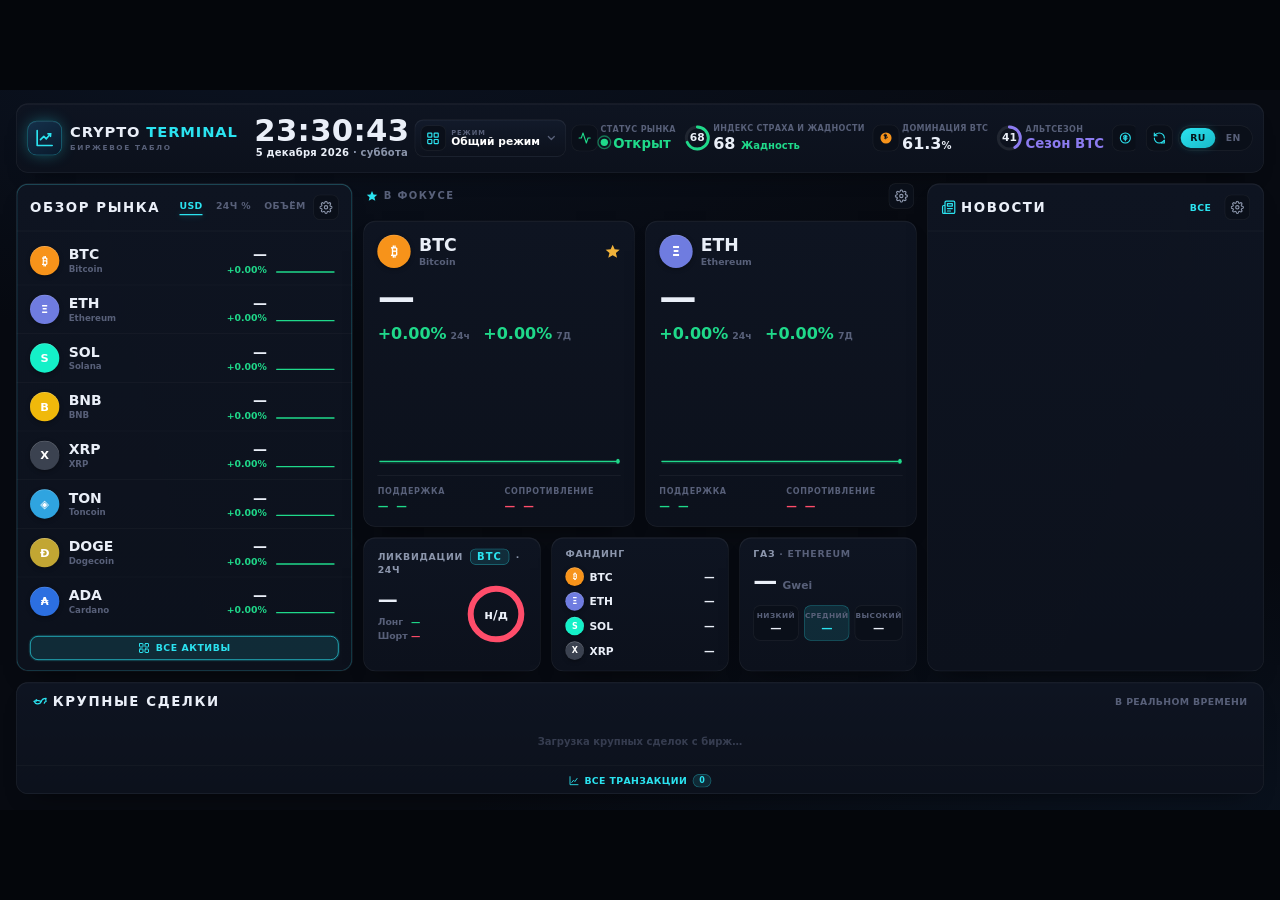
==== commit 3234cde7: "APK 1.7 (code 8): новый брендинг + bundled web v59 - Заставка: drawable-nodpi/splash.png (CRYPTO TV " ====
--- a/app/src/main/assets/web/index.html
+++ b/app/src/main/assets/web/index.html
@@ -187,10 +187,10 @@
 
           <!-- Gas -->
           <section class="panel ind">
-            <div class="ind-head"><div class="ind-title"><span data-i18n="gas">Газ</span> <b>· Ethereum</b></div></div>
+            <div class="ind-head"><div class="ind-title" id="gas-title"><span data-i18n="gas">Газ</span> <b>· Ethereum</b></div></div>
             <div class="gas-main">
               <span class="gas-val num" id="gas-val">18</span>
-              <span class="gas-unit">Gwei</span>
+              <span class="gas-unit" id="gas-unit">Gwei</span>
               <span class="gas-usd num">$0.62</span>
             </div>
             <div class="gas-tiers">
--- a/app/src/main/assets/web/terminal.css
+++ b/app/src/main/assets/web/terminal.css
@@ -238,7 +238,7 @@
 
 /* Mood gauge ring */
 .gauge { position: relative; width: 46px; height: 46px; flex: none; }
-.gauge svg { transform: rotate(-90deg); }
+.gauge svg { transform: rotate(-90deg); width: 100%; height: 100%; display: block; }
 .gauge-num {
   position: absolute; inset: 0; display: flex; align-items: center; justify-content: center;
   font-size: 16px; font-weight: 800;
@@ -440,15 +440,14 @@
 .whale-meta:focus, .whale-meta:focus-visible { outline: none !important; box-shadow: none !important; }
 .news-list {
   flex: 1; display: flex; flex-direction: column; padding: var(--sp-2) var(--sp-3);
-  gap: var(--sp-2); min-height: 0; overflow-y: auto;
-  scrollbar-width: thin; scrollbar-color: rgba(255,255,255,.12) transparent;
+  gap: var(--sp-2); min-height: 0; overflow: hidden;
 }
 .news-list:empty { min-height: 0; }
 .news-item {
-  flex: none; min-height: 72px; max-height: 88px;
+  flex: 1 0 auto; min-height: 0;
   display: grid; grid-template-columns: 42px 1fr; gap: var(--sp-3);
   align-items: center;
-  padding: var(--sp-3) var(--sp-4);
+  padding: var(--sp-2) var(--sp-4);
   border-radius: 12px; background: var(--inset); border: 1px solid var(--line-2);
   position: relative; overflow: hidden;
   transition: background .5s var(--ease), border-color .5s var(--ease);
--- a/app/src/main/assets/web/pro.css
+++ b/app/src/main/assets/web/pro.css
@@ -56,7 +56,7 @@
 
 /* ---- dropdown panel ---- */
 .mode-menu {
-  position: absolute; top: calc(100% + 10px); left: 0; z-index: 1200;
+  position: absolute; z-index: 1300;
   width: 460px; padding: var(--sp-5);
   background: linear-gradient(180deg, var(--panel-2), var(--panel));
   border: 1px solid var(--line); border-radius: var(--r-card);
@@ -65,7 +65,7 @@
   animation: modeMenuIn .2s var(--ease);
 }
 .mode-menu.hidden { display: none; }
-@keyframes modeMenuIn { from { transform: translateY(-8px) scale(.98); } to { transform: none; } }
+@keyframes modeMenuIn { from { opacity: 0; } to { opacity: 1; } }
 .mode-sec-label {
   font-size: 11px; font-weight: 800; letter-spacing: .16em; text-transform: uppercase;
   color: var(--ink-3); margin: var(--sp-3) var(--sp-2) var(--sp-3);
@@ -105,7 +105,7 @@
 .mode-item .mi-check svg { width: 22px; height: 22px; }
 
 /* dim backdrop while menu open (click-to-close) */
-#mode-scrim { position: fixed; inset: 0; z-index: 1150; }
+#mode-scrim { position: absolute; inset: 0; z-index: 1150; }
 #mode-scrim.hidden { display: none; }
 
 /* =========================================================
@@ -206,9 +206,11 @@
 .sess-deriv .sd-l { font-size: 10px; font-weight: 800; letter-spacing: .06em; text-transform: uppercase; color: var(--ink-3); }
 .sess-deriv .sd-v { font-size: 17px; font-weight: 800; margin-top: 4px; }
 .sess-news { display: flex; gap: var(--sp-3); align-items: flex-start; }
-.sess-news .sn-l { font-size: 10px; font-weight: 800; letter-spacing: .06em; text-transform: uppercase; color: var(--ink-3); }
-.sess-news .sn-t { font-size: 14px; font-weight: 600; line-height: 1.3; margin-top: 4px;
-  display: -webkit-box; -webkit-line-clamp: 2; -webkit-box-orient: vertical; overflow: hidden; }
+.sess-news .sn-l { display: flex; align-items: center; gap: 7px; }
+.sess-news .sn-l .sn-expert { padding: 2px 9px; border-radius: 6px; background: linear-gradient(150deg, var(--pro-gold), #E09A1F); color: #2a1c05; font-size: 12px; font-weight: 900; letter-spacing: .05em; text-transform: uppercase; box-shadow: 0 0 0 1px rgba(240,178,59,.25); }
+.sess-news .sn-l .sn-phase { color: var(--pro-gold); font-size: 14px; font-weight: 800; letter-spacing: .05em; text-transform: uppercase; }
+.sess-news .sn-t { font-size: 17px; font-weight: 600; line-height: 1.34; margin-top: 6px;
+  max-height: 90px; overflow: hidden; }
 .sess-news .sn-src { font-size: 12px; font-weight: 700; color: var(--cyan); margin-top: 4px; }
 .sess-empty { flex: 1; display: flex; flex-direction: column; align-items: center; justify-content: center;
   gap: var(--sp-3); color: var(--ink-3); }
@@ -251,6 +253,17 @@
 .heat-asset .ha-head .coin-ic { width: 28px; height: 28px; font-size: 11px; }
 .heat-asset .ha-head .ha-tk { font-size: 15px; font-weight: 800; }
 .heat-asset .ha-head .ha-tot { margin-left: auto; font-size: 14px; font-weight: 800; color: var(--ink-2); }
+/* liq cards (per-asset, до 6 валют) */
+.liq-cards-wrap { flex: 1; min-height: 0; display: flex; flex-direction: column; gap: var(--sp-3); }
+.liq-cards { display: grid; grid-template-columns: repeat(2, minmax(0,1fr)); gap: var(--sp-3); align-content: start; }
+.liq-card { gap: var(--sp-3) !important; }
+.liq-card .liqc-bar { height: 12px; border-radius: 6px; overflow: hidden; display: flex; background: var(--inset-2); }
+.liq-card .liqc-seg { height: 100%; }
+.liq-card .liqc-seg.up { background: linear-gradient(90deg, var(--up-2), var(--up)); }
+.liq-card .liqc-seg.down { background: linear-gradient(90deg, var(--down), var(--down-2)); }
+.liq-card .liqc-legend { display: flex; justify-content: space-between; font-size: 12px; font-weight: 800; }
+.liq-card .liqc-legend .up { color: var(--up); }
+.liq-card .liqc-legend .down { color: var(--down); }
 .heat-rows { display: flex; flex-direction: column; gap: 5px; }
 .heat-row { display: grid; grid-template-columns: 70px 1fr 56px; align-items: center; gap: var(--sp-3); }
 .heat-row .hr-price { font-size: 13px; font-weight: 800; color: var(--ink-2); text-align: right; }
@@ -265,15 +278,15 @@
 .da-card { padding: var(--sp-4) var(--sp-5); border-radius: 14px; background: var(--inset); border: 1px solid var(--line);
   display: flex; flex-direction: column; gap: var(--sp-3); flex: 1; justify-content: center; }
 .da-top { display: flex; align-items: center; gap: var(--sp-3); }
-.da-top .coin-ic { width: 32px; height: 32px; font-size: 12px; }
-.da-top .da-tk { font-size: 16px; font-weight: 800; }
+.da-top .coin-ic { width: 42px; height: 42px; font-size: 17px; }
+.da-top .da-tk { font-size: 18px; font-weight: 800; }
 .da-top .da-main { margin-left: auto; font-size: 20px; font-weight: 800; }
 .da-deltas { display: flex; gap: var(--sp-4); }
 .da-delta { font-size: 12px; font-weight: 700; }
 .da-delta .dd-l { color: var(--ink-3); }
 .da-delta .dd-v { font-weight: 800; margin-left: 4px; }
-.interp-tag { background: var(--inset-2); border: 1px solid var(--line); font-size: 12px; }
-.interp-tag .it-dot { width: 8px; height: 8px; border-radius: 50%; }
+.interp-tag { background: var(--inset-2); border: 1px solid var(--line); font-size: 15px; padding: 6px 14px; }
+.interp-tag .it-dot { width: 10px; height: 10px; border-radius: 50%; }
 .interp-tag.bull { color: var(--up); } .interp-tag.bull .it-dot { background: var(--up); }
 .interp-tag.bear { color: var(--down); } .interp-tag.bear .it-dot { background: var(--down); }
 .interp-tag.warn { color: var(--mixed); } .interp-tag.warn .it-dot { background: var(--mixed); }
@@ -294,6 +307,161 @@
 .deriv-risk .dr-text { min-width: 0; }
 .deriv-risk .dr-l { font-size: 12px; font-weight: 800; letter-spacing: .08em; text-transform: uppercase; color: var(--ink-3); }
 .deriv-risk .dr-v { font-size: 22px; font-weight: 800; margin-top: 4px; line-height: 1.25; }
+
+/* =========================================================
+   SCREEN B v2 — DERIVATIVES PRO (heatmap · OI×price · funding ·
+   long/short · liq-by-coin · options) — наши токены, не из мокапа
+   ========================================================= */
+.pro-body.deriv2 { display: flex; flex-direction: column; gap: var(--sp-4); }
+.deriv2-grid { flex: 1; min-height: 0; display: grid; gap: var(--sp-4);
+  grid-template-columns: repeat(12, 1fr); grid-template-rows: 1.16fr 0.94fr 1.04fr; }
+.deriv2 .panel { padding: var(--sp-4) var(--sp-5); display: flex; flex-direction: column; min-height: 0; overflow: hidden; }
+.dv-heat  { grid-column: 1 / 8;  grid-row: 1 / 3; }
+.dv-oi    { grid-column: 8 / 13; grid-row: 1 / 2; }
+.dv-fund  { grid-column: 8 / 11; grid-row: 2 / 3; }
+.dv-ls    { grid-column: 11 / 13; grid-row: 2 / 3; }
+.dv-coins { grid-column: 1 / 8;  grid-row: 3 / 4; }
+.dv-opt   { grid-column: 8 / 13; grid-row: 3 / 4; }
+.pro-panel-title.sm { font-size: 13px; }
+.pro-panel-title .ph-right { margin-left: auto; display: flex; gap: var(--sp-5); text-transform: none; letter-spacing: 0; }
+
+.dv-live { display: flex; align-items: center; gap: 7px; font-size: 13px; color: var(--ink-3); }
+.dv-pulse { width: 8px; height: 8px; border-radius: 50%; background: var(--up); box-shadow: 0 0 8px var(--up-glow); animation: dvpl 1.6s ease-in-out infinite; }
+@keyframes dvpl { 50% { opacity: .35; transform: scale(.8); } }
+
+/* asset tabs + heatmap headline */
+.dv-heat-top { display: flex; align-items: flex-start; gap: var(--sp-4); margin-bottom: var(--sp-3); }
+.dv-atabs { display: flex; gap: 3px; flex-wrap: wrap; flex: 1; min-width: 0; }
+.dv-atab { display: flex; align-items: center; gap: 4px; height: 34px; padding: 0 7px; border-radius: 9px;
+  background: var(--inset); border: 1px solid var(--line); color: var(--ink-2); cursor: pointer; font-family: inherit; }
+.dv-atab .coin-ic { width: 16px; height: 16px; font-size: 8px; }
+.dv-atab b { font-size: 12px; font-weight: 800; color: var(--ink-2); }
+.dv-atab.on { border-color: rgba(43,227,240,.5); background: var(--cyan-dim); }
+.dv-atab.on b { color: var(--ink-1); }
+.dv-heat-big { margin-left: auto; text-align: right; }
+.dv-heat-big .dv-hb-px { font-size: 34px; font-weight: 800; letter-spacing: -.5px; line-height: 1; }
+.dv-heat-big .dv-hb-px i { font-size: 14px; font-style: normal; color: var(--ink-3); margin-left: 5px; }
+.dv-heat-big .dv-hb-sub { font-size: 12px; color: var(--ink-3); margin-top: 5px; }
+.dv-heat-big .dv-hb-sub b { font-weight: 800; }
+
+.dv-heat-wrap { flex: 1; min-height: 0; display: grid; grid-template-columns: 1fr 60px; grid-template-rows: 1fr 20px; gap: 5px; margin-top: var(--sp-3); }
+.dv-heat-canvas { grid-column: 1; grid-row: 1; position: relative; border-radius: 10px; overflow: hidden; background: var(--inset); border: 1px solid var(--line); }
+.dv-heat-canvas svg { width: 100%; height: 100%; display: block; }
+.dv-ctag { position: absolute; transform: translate(-50%, -50%); font-size: 11px; font-weight: 700; padding: 2px 7px; border-radius: 6px;
+  background: rgba(7,11,18,.85); border: 1px solid rgba(240,178,59,.45); color: var(--gold); white-space: nowrap; pointer-events: none; z-index: 2; }
+.dv-ctag b { color: #fff; font-weight: 800; }
+/* волна по карте: ОДИН лёгкий слой едет слева направо (только transform на GPU —
+   без фильтров/blend/пер-ячеечной анимации, чтобы не нагружать слабые ТВ) */
+.dv-heat-wave { position: absolute; inset: 0; z-index: 1; pointer-events: none; will-change: transform;
+  background: linear-gradient(90deg, transparent 28%, rgba(120,210,255,.10) 44%, rgba(180,235,255,.20) 50%, rgba(120,210,255,.10) 56%, transparent 72%);
+  transform: translateX(-120%);
+  animation: dvHeatWave 7s ease-in-out infinite; }
+@keyframes dvHeatWave {
+  0%   { transform: translateX(-120%); }
+  52%  { transform: translateX(120%); }
+  100% { transform: translateX(120%); }
+}
+.dv-price-axis { grid-column: 2; grid-row: 1; display: flex; flex-direction: column; justify-content: space-between;
+  font-size: 11px; color: var(--ink-3); text-align: right; padding: 2px 0; }
+.dv-price-axis .now { color: var(--cyan); font-weight: 800; }
+.dv-time-axis { grid-column: 1; grid-row: 2; display: flex; justify-content: space-between; align-items: center; font-size: 11px; color: var(--ink-4); }
+/* heat color legend (расшифровка цветов, как в мокапе) */
+.dv-heat-title { align-items: center; }
+.dv-heat-title .src { margin-left: 8px; }
+.dv-heatleg { margin-left: auto; display: flex; flex-direction: column; align-items: flex-end; gap: 3px; text-transform: none; letter-spacing: 0; }
+.dv-heatleg .bar { width: 168px; height: 7px; border-radius: 4px;
+  background: linear-gradient(90deg, rgb(16,46,62), rgb(28,150,165), rgb(31,210,150), rgb(235,200,75), rgb(245,140,48), rgb(255,72,98)); }
+.dv-heatleg .lab { display: flex; justify-content: space-between; width: 168px; font-size: 9px; font-weight: 600; color: var(--ink-3); }
+/* KPI в шапке панели: подпись по высоте заголовка, значение ниже */
+.dv-thead { align-items: flex-start; }
+.dv-thead svg { margin-top: 1px; }
+.dv-thead .dv-kpis { margin-left: auto; }
+.dv-fcap { font-size: 11px; color: var(--ink-3); margin: 5px 0 7px; }
+
+/* charts (OI×price, funding) */
+.dv-chart { flex: 1; min-height: 0; }
+.dv-chart svg { width: 100%; height: 100%; display: block; }
+/* subrow under title: legend/caption (left) + KPIs (right), без наезда на заголовок */
+.dv-subrow { display: flex; align-items: flex-start; justify-content: space-between; gap: var(--sp-4); margin: 5px 0 7px; min-height: 30px; }
+.dv-cap { font-size: 11px; color: var(--ink-3); align-self: center; }
+.dv-kpis { display: flex; gap: var(--sp-5); flex: none; }
+.dv-legend { display: flex; gap: var(--sp-5); font-size: 12px; color: var(--ink-2); align-self: center; }
+.dv-legend i { display: inline-block; width: 13px; height: 3px; border-radius: 2px; margin-right: 5px; vertical-align: middle; }
+.dv-kpi { display: flex; flex-direction: column; align-items: flex-end; line-height: 1.15; }
+.dv-kpi small { font-size: 10px; letter-spacing: .03em; text-transform: uppercase; color: var(--ink-3); margin-bottom: 2px; }
+.dv-kpi b { font-size: 15px; font-weight: 800; }
+/* chart with axes */
+.dv-cax { flex: 1; min-height: 0; display: grid; grid-template-columns: 42px 1fr 46px; grid-template-rows: 1fr 14px; column-gap: 4px; }
+.dv-cax.fund { grid-template-columns: 54px 1fr; }
+.dv-cax .dv-yl { grid-column: 1; grid-row: 1; }
+.dv-cax .dv-plot { grid-column: 2; grid-row: 1; position: relative; min-height: 0; }
+.dv-cax .dv-yr { grid-column: 3; grid-row: 1; }
+.dv-cax .dv-xr { grid-column: 2; grid-row: 2; }
+.dv-plot svg { width: 100%; height: 100%; display: block; }
+.dv-yl, .dv-yr { display: flex; flex-direction: column; justify-content: space-between; font-size: 9.5px; font-weight: 600; padding: 2px 0; color: var(--ink-3); }
+.dv-yl { text-align: right; align-items: flex-end; }
+.dv-yr { text-align: left; align-items: flex-start; color: var(--up); }
+.dv-yl .z { color: var(--ink-2); }
+.dv-xr { display: flex; justify-content: space-between; align-items: center; font-size: 9.5px; color: var(--ink-3); }
+.dv-over { position: absolute; right: 3px; transform: translateY(-50%); font-size: 9.5px; font-weight: 700; color: var(--gold); background: rgba(7,11,18,.72); padding: 0 5px; border-radius: 4px; pointer-events: none; white-space: nowrap; }
+.dv-nodata { flex: 1; display: grid; place-items: center; color: var(--ink-4); font-size: 13px; font-weight: 700; }
+.dv-fbar-live { animation: dvfb 1.9s ease-in-out infinite; } @keyframes dvfb { 50% { opacity: .5; } }
+
+/* long / short */
+.dv-ls-big { text-align: center; margin: 2px 0 var(--sp-3); }
+.dv-ls-big b { font-size: 32px; font-weight: 800; line-height: .9; }
+.dv-ls-big small { display: block; font-size: 10px; letter-spacing: .06em; text-transform: uppercase; color: var(--ink-3); margin-top: 4px; }
+.dv-ls-row { margin-bottom: var(--sp-3); }
+.dv-ls-lab { display: flex; justify-content: space-between; font-size: 12px; color: var(--ink-2); margin-bottom: 4px; }
+.dv-ls-lab b { color: var(--ink-1); }
+.dv-ls-bar { height: 13px; border-radius: 7px; overflow: hidden; display: flex; background: var(--inset-2); }
+.dv-ls-l { background: linear-gradient(90deg, var(--up-2), var(--up)); }
+.dv-ls-s { background: linear-gradient(90deg, var(--down), var(--down-2)); }
+.dv-ls-note { margin-top: auto; font-size: 12px; color: var(--ink-2); background: var(--inset); border: 1px solid var(--line); border-radius: 9px; padding: 7px 9px; line-height: 1.35; }
+.dv-ls-note.warn { color: var(--gold); border-color: rgba(240,178,59,.25); background: var(--pro-gold-dim); }
+
+/* liquidations by coin */
+.dv-coins { flex: 1; min-height: 0; display: grid; grid-template-columns: repeat(3, 1fr); grid-template-rows: 1fr 1fr; gap: var(--sp-3); margin-top: var(--sp-3); }
+.dv-coin { background: var(--inset); border: 1px solid var(--line); border-radius: 12px; padding: 9px 11px; display: flex; flex-direction: column; gap: 6px; min-width: 0; justify-content: center; }
+.dv-coin-top { display: flex; align-items: center; gap: 9px; }
+.dv-coin-top .coin-ic { width: 32px; height: 32px; font-size: 13px; }
+.dv-coin-tk { font-size: 17px; font-weight: 800; letter-spacing: .01em; }
+.dv-coin-amt { margin-left: auto; font-size: 16px; font-weight: 800; }
+.dv-coin-bot { display: flex; align-items: center; gap: 8px; }
+.dv-coin-spark { flex: 1; height: 22px; min-width: 0; }
+.dv-coin-spark svg { width: 100%; height: 100%; display: block; }
+.dv-coin-skew { display: flex; flex-direction: column; align-items: flex-end; gap: 3px; font-size: 10px; color: var(--ink-3); white-space: nowrap; }
+.dv-cs-bar { width: 66px; height: 6px; border-radius: 3px; overflow: hidden; display: flex; background: var(--inset-2); }
+.dv-cs-bar .up { background: var(--up); } .dv-cs-bar .down { background: var(--down); }
+
+/* options */
+.dv-opt-grid { flex: 1; min-height: 0; display: grid; grid-template-columns: 1.1fr 1fr 1fr; gap: var(--sp-4); margin-top: var(--sp-3); }
+.dv-ocard { background: var(--inset); border: 1px solid var(--line); border-radius: 13px; padding: 11px; display: flex; flex-direction: column; align-items: center; gap: 5px; }
+.dv-ol { font-size: 13px; font-weight: 700; letter-spacing: 0; text-transform: none; color: var(--ink-2); align-self: flex-start; line-height: 1.2; }
+.dv-gauge { position: relative; width: 100%; flex: 1; display: grid; place-items: center; }
+.dv-gauge svg { width: 122px; height: 74px; }
+.dv-gv { position: absolute; bottom: 2px; font-size: 24px; font-weight: 800; }
+.dv-gv i { font-size: 10px; font-style: normal; color: var(--ink-3); margin-left: 3px; }
+.dv-obadge { font-size: 11px; font-weight: 800; padding: 3px 9px; border-radius: 7px; }
+.dv-obadge.up { color: var(--up); background: var(--up-fill); }
+.dv-obadge.down { color: var(--down); background: var(--down-fill); }
+.dv-obadge.flat { color: var(--ink-2); background: var(--inset-2); }
+.dv-ocard-mid { flex: 1; width: 100%; display: flex; flex-direction: column; align-items: center; justify-content: center; gap: 6px; }
+.dv-pc-val, .dv-mp-val { font-size: 30px; font-weight: 800; }
+.dv-pc-bar { width: 100%; height: 8px; border-radius: 5px; margin-top: 8px; position: relative; background: linear-gradient(90deg, var(--down), var(--ink-3) 50%, var(--up)); }
+.dv-pc-bar i { position: absolute; top: -3px; width: 3px; height: 14px; background: #fff; border-radius: 2px; transform: translateX(-50%); }
+.dv-pc-scale { width: 100%; display: flex; justify-content: space-between; font-size: 11px; font-weight: 700; color: var(--ink-2); margin-top: 4px; }
+.dv-mp-dist { font-size: 14px; font-weight: 800; margin-top: 2px; }
+.dv-mp-sub { font-size: 12px; font-weight: 600; color: var(--ink-2); margin-top: auto; text-align: center; padding-top: 6px; }
+
+/* risk strip */
+.dv-risk { flex: none; height: 60px; display: flex; align-items: center; gap: var(--sp-5);
+  background: var(--panel); border: 1px solid var(--line); border-left: 3px solid var(--cyan); border-radius: 14px; padding: 0 var(--sp-6); }
+.dv-risk-ic { width: 40px; height: 40px; border-radius: 11px; flex: none; display: grid; place-items: center; background: var(--cyan-dim); color: var(--cyan); }
+.dv-risk-ic svg { width: 22px; height: 22px; }
+.dv-risk-l { font-size: 11px; font-weight: 800; letter-spacing: .08em; text-transform: uppercase; color: var(--ink-3); }
+.dv-risk-v { font-size: 17px; font-weight: 700; margin-top: 2px; line-height: 1.3; }
+.dv-risk-v .up { color: var(--up); } .dv-risk-v .down { color: var(--down); }
 
 /* =========================================================
    SCREEN C — WHALE INTELLIGENCE
@@ -314,9 +482,9 @@
 .flow-leg .fl-dot { width: 10px; height: 10px; border-radius: 3px; }
 
 .whale-list-panel { padding: var(--sp-5) var(--sp-6); display: flex; flex-direction: column; min-height: 0; }
-.whale-rows { display: flex; flex-direction: column; gap: var(--sp-3); margin-top: var(--sp-4); flex: 1; min-height: 0; }
-.whale-erow { display: grid; grid-template-columns: 48px 150px minmax(0,1fr) 200px; align-items: center; gap: var(--sp-4);
-  padding: var(--sp-4) var(--sp-5); border-radius: 14px; background: var(--inset); border: 1px solid var(--line-2); flex: 1; min-height: 0; }
+.whale-rows { display: flex; flex-direction: column; gap: var(--sp-3); margin-top: var(--sp-4); flex: 1; min-height: 0; overflow: hidden; }
+.whale-erow { flex: none; min-height: 64px; display: grid; grid-template-columns: 48px 140px minmax(0,1fr) auto; align-items: center; gap: var(--sp-4);
+  padding: var(--sp-3) var(--sp-4); border-radius: 14px; background: var(--inset); border: 1px solid var(--line-2); }
 .whale-erow.significant { border-color: rgba(240,178,59,.3); }
 .whale-erow .we-dir { width: 48px; height: 48px; border-radius: 50%; flex: none; display: flex; align-items: center; justify-content: center; }
 .whale-erow .we-dir svg { width: 22px; height: 22px; color: #fff; }
@@ -333,32 +501,83 @@
   white-space: nowrap; overflow: hidden; text-overflow: ellipsis; }
 .whale-erow .we-path .wp-arrow { color: var(--ink-4); }
 .whale-erow .we-path .wp-arrow svg { width: 16px; height: 16px; display: block; }
-.whale-erow .we-right { text-align: right; }
-.whale-erow .we-usd { font-size: 19px; font-weight: 800; }
+.whale-erow .we-right { display: flex; align-items: center; justify-content: flex-end; gap: var(--sp-3); flex-wrap: nowrap; }
+.whale-erow .we-usd { font-size: 19px; font-weight: 800; white-space: nowrap; }
 .whale-erow .we-usd.in { color: var(--down); } .whale-erow .we-usd.out { color: var(--up); }
-.whale-erow .we-interp { margin-top: 6px; }
+.whale-erow .we-time { font-size: 13px; font-weight: 700; color: var(--ink-4); min-width: 44px; text-align: right; white-space: nowrap; }
+
+/* ===== WHALE v2 — граф потоков (canvas) + индикатор/поток/сводка/лента ===== */
+.pro-body.whale2 { display: grid; grid-template-columns: 1fr 25%; gap: var(--sp-4); }
+.wh-left { display: flex; flex-direction: column; gap: var(--sp-4); min-height: 0; min-width: 0; }
+.wh-graph { flex: 1; min-height: 0; padding: var(--sp-4) var(--sp-5); display: flex; flex-direction: column; position: relative; overflow: hidden; }
+.wh-canvas-host { flex: 1; min-height: 0; position: relative; }
+.wh-canvas-host canvas { position: absolute; inset: 0; width: 100%; height: 100%; display: block; }
+.wh-legend { display: flex; gap: var(--sp-5); flex-wrap: wrap; font-size: 12px; color: var(--ink-3); padding-top: 7px; flex: 0 0 auto; }
+.wh-legend span { display: flex; align-items: center; gap: 6px; }
+.wh-ld { width: 9px; height: 9px; border-radius: 3px; display: inline-block; }
+.wh-bottom { flex: 0 0 auto; display: grid; grid-template-columns: 1.1fr 1fr 1.2fr; gap: var(--sp-4); height: 196px; }
+.wh-bottom .panel { padding: var(--sp-4) var(--sp-5); display: flex; flex-direction: column; min-height: 0; overflow: hidden; }
+.wh-gauge { flex: 1; min-height: 0; display: grid; place-items: center; }
+.wh-gauge svg { width: 100%; height: 100%; max-height: 150px; }
+.wh-net-big { flex: 1; display: flex; flex-direction: column; justify-content: center; align-items: center; }
+.wh-nv { font-size: 32px; font-weight: 800; line-height: 1; }
+.wh-nl { font-size: 11px; letter-spacing: .07em; text-transform: uppercase; color: var(--ink-3); margin-top: 8px; }
+.wh-nsplit { display: flex; gap: var(--sp-6); margin-top: 14px; }
+.wh-nsplit > div { text-align: center; }
+.wh-nsplit .k { font-size: 10px; text-transform: uppercase; letter-spacing: .04em; color: var(--ink-3); }
+.wh-nsplit .vv { font-size: 16px; font-weight: 800; margin-top: 4px; }
+.wh-sum { flex: 1; display: flex; flex-direction: column; justify-content: center; }
+.wh-srow { display: flex; justify-content: space-between; align-items: center; font-size: 13px; padding: 7px 0; border-bottom: 1px solid var(--line); }
+.wh-srow:last-child { border-bottom: none; }
+.wh-srow .k { color: var(--ink-3); }
+.wh-srow .v { font-weight: 800; } .wh-srow .v small { color: var(--ink-3); font-weight: 600; margin-left: 3px; }
+.wh-chip { font-size: 12px; font-weight: 800; padding: 3px 10px; border-radius: 7px; }
+.wh-chip.acc { color: var(--up); background: var(--up-fill); }
+.wh-chip.dist { color: var(--down); background: var(--down-fill); }
+.wh-feed-p { padding: var(--sp-4) var(--sp-5); display: flex; flex-direction: column; min-height: 0; overflow: hidden; }
+.wh-feed { flex: 1; min-height: 0; overflow: hidden; display: flex; flex-direction: column; gap: 7px; margin-top: var(--sp-3); }
+/* компактная строка ленты под узкую колонку (без наложений текста) */
+.wf-row { display: flex; align-items: center; gap: 9px; padding: 7px 9px; border-radius: 10px; background: var(--inset); border-left: 3px solid var(--ink-3); flex: none; min-width: 0; }
+.wf-row.in { border-left-color: var(--down); } .wf-row.out { border-left-color: var(--up); } .wf-row.move { border-left-color: var(--violet); }
+.wf-row.sig { box-shadow: inset 0 0 0 1px rgba(240,178,59,.28); }
+.wf-ic { flex: none; }
+.wf-ic .coin-ic { width: 30px; height: 30px; font-size: 12px; }
+.wf-mid { flex: 1; min-width: 0; }
+.wf-l1 { display: flex; align-items: baseline; justify-content: space-between; gap: 8px; }
+.wf-l1 b { font-size: 15px; font-weight: 800; }
+.wf-usd { font-size: 14px; font-weight: 800; white-space: nowrap; }
+.wf-usd.in { color: var(--down); } .wf-usd.out { color: var(--up); } .wf-usd.move { color: var(--violet); }
+.wf-l2 { display: flex; align-items: center; justify-content: space-between; gap: 8px; margin-top: 3px; }
+.wf-route { font-size: 11px; color: var(--ink-3); white-space: nowrap; overflow: hidden; text-overflow: ellipsis; min-width: 0; flex: 1; display: flex; align-items: center; gap: 3px; }
+.wf-ar { display: inline-flex; opacity: .55; } .wf-ar svg { width: 11px; height: 11px; }
+.wf-tg { font-size: 10px; font-weight: 800; padding: 2px 7px; border-radius: 6px; white-space: nowrap; flex: none; }
+.wf-tg.bull { color: var(--up); background: var(--up-fill); }
+.wf-tg.bear { color: var(--down); background: var(--down-fill); }
+.wf-tg.warn { color: var(--gold); background: var(--pro-gold-dim); }
+.wf-tg.flat { color: var(--ink-2); background: var(--inset-2); }
 
 /* =========================================================
    SCREEN D — SMART NEWS
    ========================================================= */
 .news-grid { grid-template-columns: 1.1fr minmax(0,1fr); gap: var(--sp-5); }
 .snews-featured { display: flex; flex-direction: column; gap: var(--sp-5); min-height: 0; }
-.snews-feat-card { flex: 1; padding: var(--sp-6); display: flex; flex-direction: column; gap: var(--sp-4); min-height: 0;
+.snews-feat-card { flex: 1; padding: var(--sp-5); display: flex; flex-direction: column; gap: var(--sp-3); min-height: 0;
   border-color: rgba(240,178,59,.22); }
 .snews-feat-card .sf-top { display: flex; align-items: center; gap: var(--sp-3); }
 .snews-feat-card .sf-imp { display: flex; align-items: center; gap: 3px; margin-left: auto; }
-.snews-feat-card .sf-title { font-size: 26px; font-weight: 800; line-height: 1.18; letter-spacing: -.01em;
-  text-wrap: pretty; }
-.snews-feat-card .sf-why { font-size: 15px; font-weight: 600; line-height: 1.4; color: var(--ink-2);
-  padding-left: var(--sp-4); border-left: 2px solid rgba(240,178,59,.4); }
+.snews-feat-card .sf-title { font-size: 20px; font-weight: 800; line-height: 1.2; letter-spacing: -.01em;
+  text-wrap: pretty; display: -webkit-box; -webkit-line-clamp: 3; -webkit-box-orient: vertical; overflow: hidden; }
+.snews-feat-card .sf-why { font-size: 14px; font-weight: 600; line-height: 1.4; color: var(--ink-2);
+  padding-left: var(--sp-4); border-left: 2px solid rgba(240,178,59,.4);
+  display: -webkit-box; -webkit-line-clamp: 3; -webkit-box-orient: vertical; overflow: hidden; }
 .snews-feat-card .sf-foot { display: flex; align-items: center; gap: var(--sp-3); margin-top: auto; flex-wrap: wrap; }
 .snews-feat-card .sf-src { font-size: 13px; font-weight: 800; color: var(--ink-2); }
 .snews-feat-card .sf-time { font-size: 13px; font-weight: 700; color: var(--ink-4); }
 
 .snews-ranked { display: flex; flex-direction: column; min-height: 0; }
-.snews-rrows { display: flex; flex-direction: column; gap: var(--sp-3); margin-top: var(--sp-4); flex: 1; min-height: 0; }
-.snews-rrow { display: grid; grid-template-columns: 38px 1fr; gap: var(--sp-4); align-items: start;
-  padding: var(--sp-4) var(--sp-5); border-radius: 14px; background: var(--inset); border: 1px solid var(--line-2); flex: 1; min-height: 0; }
+.snews-rrows { display: flex; flex-direction: column; gap: var(--sp-2); margin-top: var(--sp-3); flex: 1; min-height: 0; overflow: hidden; }
+.snews-rrow { display: grid; grid-template-columns: 30px 1fr; gap: var(--sp-3); align-items: start;
+  padding: var(--sp-3) var(--sp-4); border-radius: 12px; background: var(--inset); border: 1px solid var(--line-2); flex: none; }
 .snews-rrow .sr-rank { font-size: 22px; font-weight: 800; color: var(--ink-4); }
 .snews-rrow .sr-body { min-width: 0; }
 .snews-rrow .sr-meta { display: flex; align-items: center; gap: var(--sp-3); margin-bottom: 5px; flex-wrap: wrap; }
@@ -405,12 +624,17 @@
 .pd-row .pd-ar svg { width: 14px; height: 14px; }
 .pd-row .pd-ar.up { background: var(--up-fill); color: var(--up); }
 .pd-row .pd-ar.down { background: var(--down-fill); color: var(--down); }
+.pulse-comps { display: grid; grid-template-columns: repeat(2, 1fr); gap: var(--sp-3); }
+.pulse-comp { background: var(--inset); border: 1px solid var(--line-2); border-radius: 12px; padding: var(--sp-3) var(--sp-4); }
+.pulse-comp .pcm-l { font-size: 11px; font-weight: 800; letter-spacing: .04em; text-transform: uppercase; color: var(--ink-3); }
+.pulse-comp .pcm-v { font-size: 18px; font-weight: 800; margin-top: 2px; }
+.pulse-comp .pcm-v.up { color: var(--up); } .pulse-comp .pcm-v.down { color: var(--down); }
 
 .alert-feed-panel { padding: var(--sp-5) var(--sp-6); display: flex; flex-direction: column; min-height: 0; }
-.alert-rows { display: flex; flex-direction: column; gap: var(--sp-3); margin-top: var(--sp-4); flex: 1; min-height: 0; }
-.alert-row { display: grid; grid-template-columns: 56px minmax(0,1fr) auto; align-items: center; gap: var(--sp-4);
-  padding: var(--sp-4) var(--sp-5); border-radius: 14px; background: var(--inset); border: 1px solid var(--line-2);
-  border-left-width: 4px; flex: 1; min-height: 0; }
+.alert-rows { display: flex; flex-direction: column; gap: var(--sp-3); margin-top: var(--sp-4); flex: 1; min-height: 0; overflow: hidden; }
+.alert-row { flex: none; min-height: 58px; display: grid; grid-template-columns: 56px minmax(0,1fr) auto; align-items: center; gap: var(--sp-4);
+  padding: var(--sp-3) var(--sp-4); border-radius: 14px; background: var(--inset); border: 1px solid var(--line-2);
+  border-left-width: 4px; }
 .alert-row.high { border-left-color: var(--down); }
 .alert-row.medium { border-left-color: var(--mixed); }
 .alert-row.low { border-left-color: var(--cyan); }
